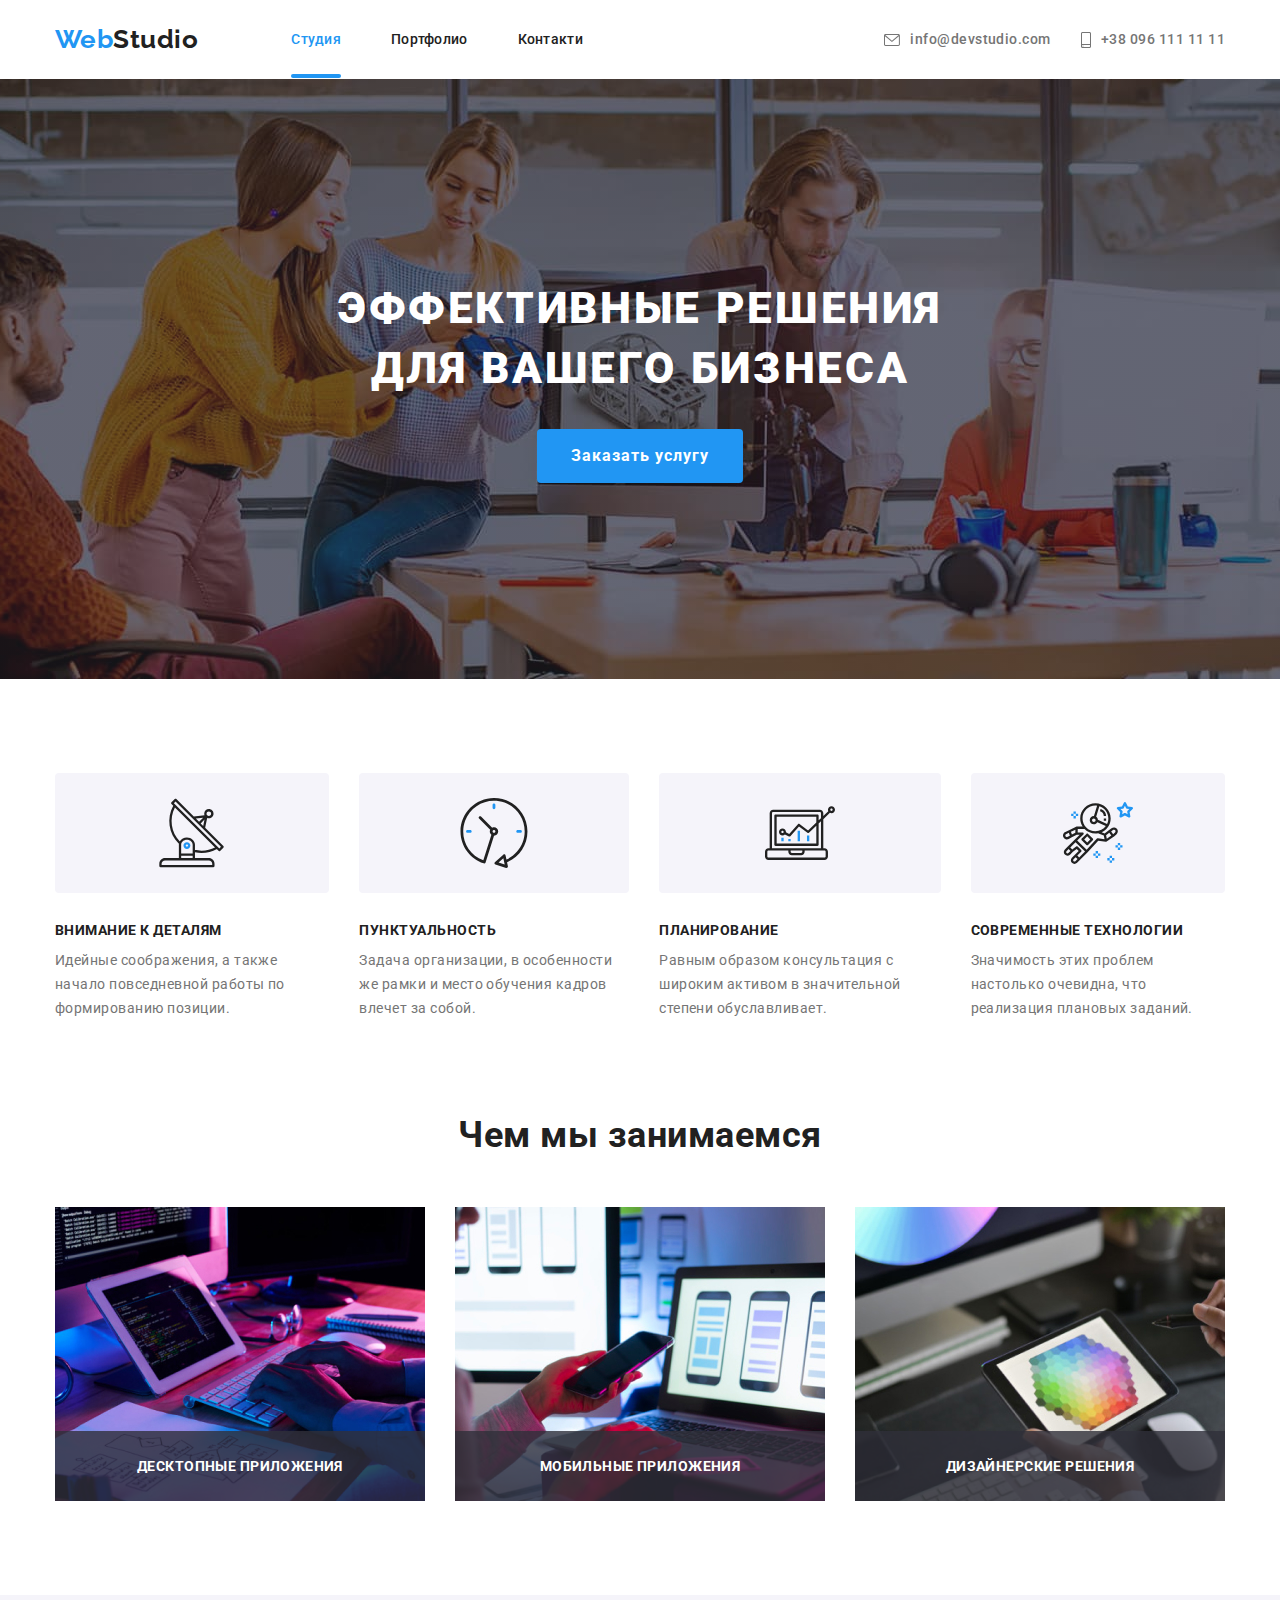
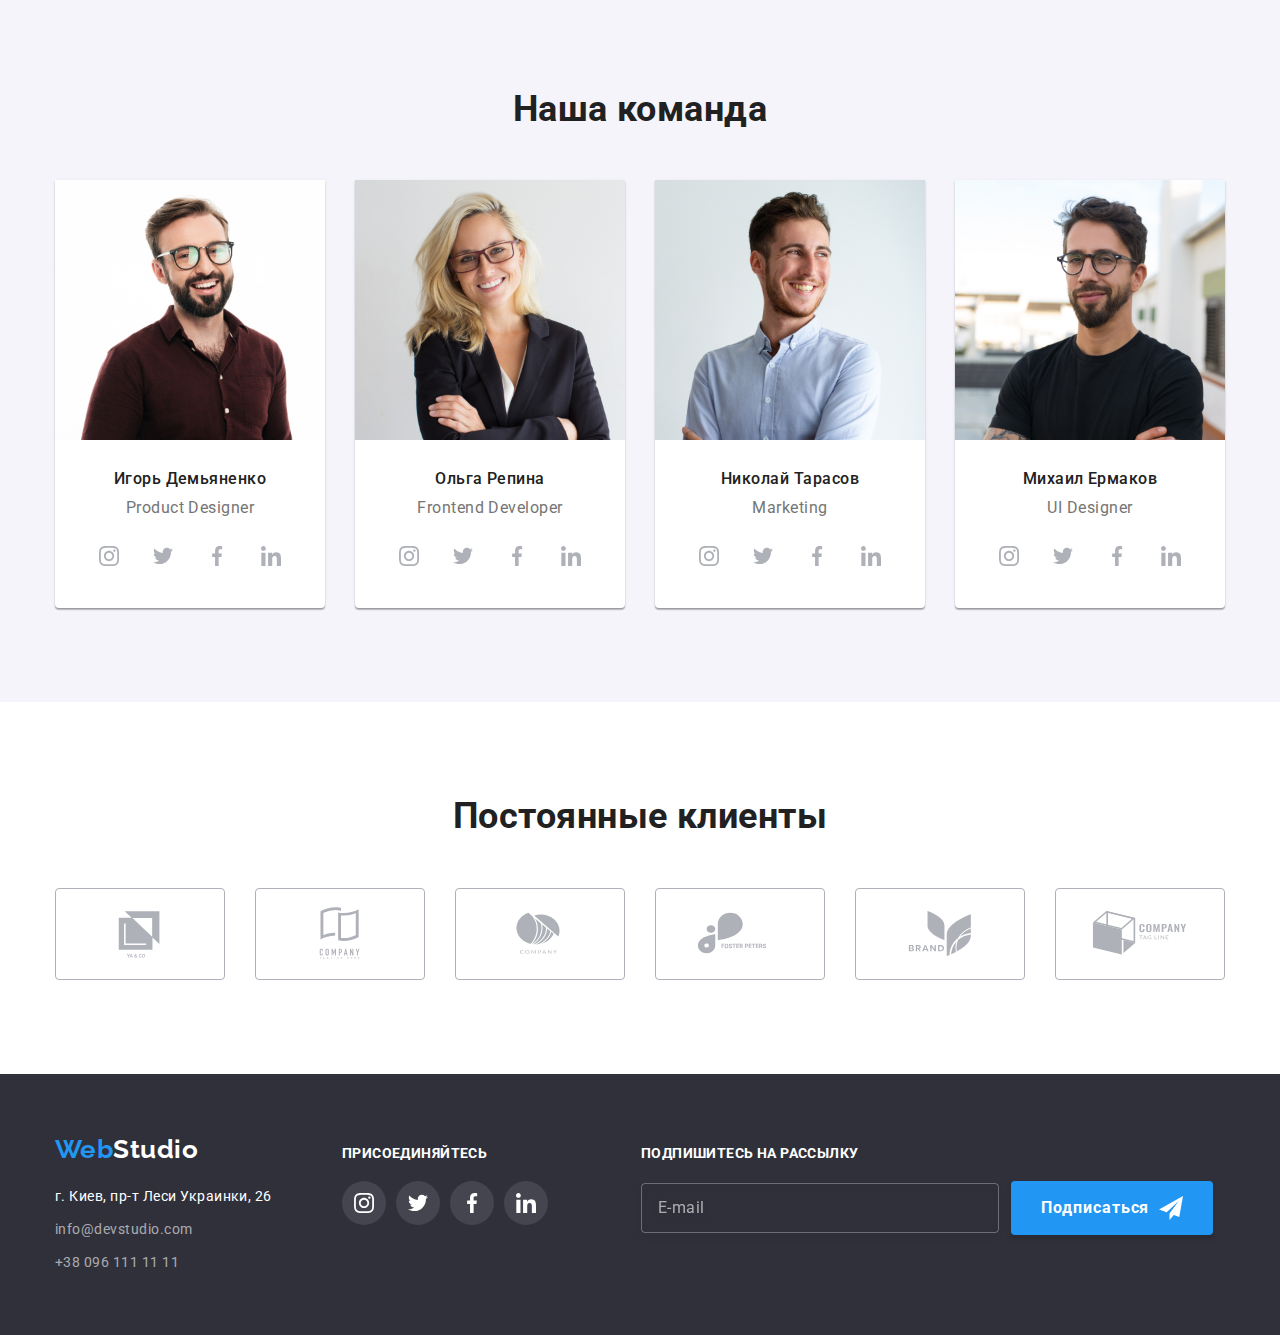
==== index.html @ 757198f8 "upd" ====
<!DOCTYPE html>
<html lang="ru">

<head>
    <meta charset="UTF-8">
    <meta http-equiv="X-UA-Compatible" content="IE=edge">
    <meta name="viewport" content="width=device-width, initial-scale=1.0">
    <title>WebStudio</title>
    <link
        href="https://fonts.googleapis.com/css2?family=Raleway:wght@700&family=Roboto:wght@400;500;700;900&display=swap"
        rel="stylesheet">
    <link rel="stylesheet"
        href="https://cdnjs.cloudflare.com/ajax/libs/modern-normalize/1.1.0/modern-normalize.min.css">
    <link rel="stylesheet" href="css/style.css" type="text/css">
</head>

<body>
    <header>
        <div class="container header-flex">
            <div class="logo-flex">
                <a href="./index.html" class="link logo"><span class="web">Web</span><span
                        class="studio">Studio</span></a>
            </div>
            <nav class="navmenu">
                <ul class="mkey list">
                    <li class="nkey">
                        <a href="./index.html" class="link current">Студия</a>
                    </li>
                    <li class="nkey">
                        <a href="./portfolio.html" class="link">Портфолио</a>
                    </li>
                    <li class="nkey">
                        <a href="#" class="link">Контакти</a>
                    </li>
                </ul>
            </nav>
            <ul class="contacts list">
                <li class="contacts-item">
                    <a href="mailto:info@devstudio.com" class="link contacts-link"><svg class="contacts-icon" width="16" height="12">
                        <use href="./image/sprite.svg#icon-mail"></use>
                    </svg>info@devstudio.com</a>
                </li>
                <li class="contacts-item">
                    <a href="tel:+380961111111" class="link contacts-link"><svg class="contacts-icon" width="10" height="16">
                        <use href="./image/sprite.svg#icon-smartphone"></use>
                    </svg>+38 096 111 11 11</a>
                </li>
            </ul>
        </div>
    </header>
    <main>
        <section class="hero">
            <div class="container hero-container">
                <h1 class="hero-title">Эффективные решения<br>для вашего бизнеса</h1>
                <button type="button" class="hero-button" data-modal-open>Заказать услугу</button>
            </div>
        </section>
        <section class="peculiarities section">
            <div class="container">
                <ul class="list peculiarities-flex">
                    <li class="detail antenna">
                        <div class="item">
                            <svg class="item-pic">
                                <use href="./image/sprite.svg#icon-pic-antenna"></use>
                            </svg>
                        </div>
                        <h3 class="pcaption">Внимание к деталям</h3>
                        <p>Идейные соображения, а также начало повседневной работы по формированию позиции.</p>
                    </li>
                    <li class="detail clock">
                        <div class="item">
                            <svg class="item-pic">
                                <use href="./image/sprite.svg#icon-pic-clock"></use>
                            </svg>
                        </div>
                        <h3 class="pcaption">Пунктуальность</h3>
                        <p>Задача организации, в особенности же рамки и место обучения кадров влечет за собой.</p>
                    </li>
                    <li class="detail diagram">
                        <div class="item">
                            <svg class="item-pic">
                                <use href="./image/sprite.svg#icon-pic-diagram"></use>
                            </svg>
                        </div>
                        <h3 class="pcaption">Планирование</h3>
                        <p>Равным образом консультация с широким активом в значительной степени обуславливает.</p>
                    </li>
                    <li class="detail astronaut">
                        <div class="item">
                            <svg class="item-pic">
                                <use href="./image/sprite.svg#icon-pic-astronaut"></use>
                            </svg>
                        </div>
                        <h3 class="pcaption">Современные технологии</h3>
                        <p>Значимость этих проблем настолько очевидна, что реализация плановых заданий.</p>
                    </li>
                </ul>
            </div>
        </section>
        <section class="ourwork section section-ourwork">
            <div class="container ourwork-container">
                <h2 class="hcaption">Чем мы занимаемся</h2>
                <ul class="list ourwork-flex">
                    <li class="ourwork-flex-item">
                        <img src="image/wpwkeybord.jpg" alt="Руки набирающие текст на клавиатуре" width="370">
                        <p class="ourwork-text">Десктопные приложения</p>
                    </li>
                    <li class="ourwork-flex-item">
                        <img src="image/wpwphone.jpg" alt="Человек держит в руках телефон" width="370">
                        <p class="ourwork-text">Мобильные приложения</p>
                    </li>
                    <li class="ourwork-flex-item">
                        <img src="image/wpwtable.jpg" alt="Человек смотрин на планшет возле компютера" width="370">
                        <p class="ourwork-text">Дизайнерские решения</p>
                    </li>
                </ul>
            </div>
        </section>
        <section class="ourteam section">
            <div class="container">
                <h2 class="hcaption">Наша команда</h2>
                <ul class="list ourteam-flex">
                    <li class="team ourteam-item">
                        <div class="ourteam-employee">
                            <img src="image/team_demianov.jpg" alt="Мужчина в коричневой рубашке с бородой" width="270"
                                height="260">
                            <div class="ourteam-text">
                                <h3 class="fsname">Игорь Демьяненко</h3>
                                <p class="post">Product Designer</p>
                                <div class="ourteam-container">
                                    <ul class="list ourteam-list">
                                        <li class="ourteam-social">
                                            <a href="#" class="social-team-link">
                                                <svg class="socilat-team-icon" width="20" height="20">
                                                    <use href="./image/sprite.svg#icon-logo-instagram"></use>
                                                </svg>
                                            </a>
                                        </li>
                                        <li class="ourteam-social">
                                            <a href="#" class="social-team-link">
                                                <svg class="socilat-team-icon" width="20" height="20">
                                                    <use href="./image/sprite.svg#icon-logo-twiter"></use>
                                                </svg>
                                            </a>
                                        </li>
                                        <li class="ourteam-social">
                                            <a href="#" class="social-team-link">
                                                <svg class="socilat-team-icon" width="20" height="20">
                                                    <use href="./image/sprite.svg#icon-logo-facebook"></use>
                                                </svg>
                                            </a>
                                        </li>
                                        <li class="ourteam-social">
                                            <a href="#" class="social-team-link">
                                                <svg class="socilat-team-icon" width="20" height="20">
                                                    <use href="./image/sprite.svg#icon-logo-linkedin"></use>
                                                </svg>
                                            </a>
                                        </li>
                                    </ul>
                                </div>
                            </div>
                        </div>
                    </li>
                    <li class="team ourteam-item">
                        <div class="ourteam-employee">
                            <img src="image/team_repina.jpg" alt="Женщина с светлыми волосами в чёрном пиджаке"
                                width="270" height="260">
                            <div class="ourteam-text">
                                <h3 class="fsname">Ольга Репина</h3>
                                <p class="post">Frontend Developer</p>
                                <div class="ourteam-container">
                                    <div class="ourteam-container">
                                    <ul class="list ourteam-list">
                                        <li class="ourteam-social">
                                            <a href="#" class="social-team-link">
                                                <svg class="socilat-team-icon" width="20" height="20">
                                                    <use href="./image/sprite.svg#icon-logo-instagram"></use>
                                                </svg>
                                            </a>
                                        </li>
                                        <li class="ourteam-social">
                                            <a href="#" class="social-team-link">
                                                <svg class="socilat-team-icon" width="20" height="20">
                                                    <use href="./image/sprite.svg#icon-logo-twiter"></use>
                                                </svg>
                                            </a>
                                        </li>
                                        <li class="ourteam-social">
                                            <a href="#" class="social-team-link">
                                                <svg class="socilat-team-icon" width="20" height="20">
                                                    <use href="./image/sprite.svg#icon-logo-facebook"></use>
                                                </svg>
                                            </a>
                                        </li>
                                        <li class="ourteam-social">
                                            <a href="#" class="social-team-link">
                                                <svg class="socilat-team-icon" width="20" height="20">
                                                    <use href="./image/sprite.svg#icon-logo-linkedin"></use>
                                                </svg>
                                            </a>
                                        </li>
                                    </ul>
                                </div>
                            </div>
                        </div>
                    </li>
                    <li class="team ourteam-item">
                        <div class="ourteam-employee">
                            <img src="image/team_tarasov.jpg" alt="Мужчина в голубой рубашке улыбается" width="270"
                                height="260">
                            <div class="ourteam-text">
                                <h3 class="fsname">Николай Тарасов</h3>
                                <p class="post">Marketing</p>
                                <div class="ourteam-container">
                                    <ul class="list ourteam-list">
                                        <li class="ourteam-social">
                                            <a href="#" class="social-team-link">
                                                <svg class="socilat-team-icon" width="20" height="20">
                                                    <use href="./image/sprite.svg#icon-logo-instagram"></use>
                                                </svg>
                                            </a>
                                        </li>
                                        <li class="ourteam-social">
                                            <a href="#" class="social-team-link">
                                                <svg class="socilat-team-icon" width="20" height="20">
                                                    <use href="./image/sprite.svg#icon-logo-twiter"></use>
                                                </svg>
                                            </a>
                                        </li>
                                        <li class="ourteam-social">
                                            <a href="#" class="social-team-link">
                                                <svg class="socilat-team-icon" width="20" height="20">
                                                    <use href="./image/sprite.svg#icon-logo-facebook"></use>
                                                </svg>
                                            </a>
                                        </li>
                                        <li class="ourteam-social">
                                            <a href="#" class="social-team-link">
                                                <svg class="socilat-team-icon" width="20" height="20">
                                                    <use href="./image/sprite.svg#icon-logo-linkedin"></use>
                                                </svg>
                                            </a>
                                        </li>
                                    </ul>
                                </div>
                            </div>
                        </div>
                    </li>
                    <li class="team ourteam-item">
                        <div class="ourteam-employee">
                            <img src="image/team_ermakov.jpg" alt="Мужчина в чёрном джемпере с бородой и в очках"
                                width="270" height="260">
                            <div class="ourteam-text">
                                <h3 class="fsname">Михаил Ермаков</h3>
                                <p class="post">UI Designer</p>
                                <div class="ourteam-container">
                                    <ul class="list ourteam-list">
                                        <li class="ourteam-social">
                                            <a href="#" class="social-team-link">
                                                <svg class="socilat-team-icon" width="20" height="20">
                                                    <use href="./image/sprite.svg#icon-logo-instagram"></use>
                                                </svg>
                                            </a>
                                        </li>
                                        <li class="ourteam-social">
                                            <a href="#" class="social-team-link">
                                                <svg class="socilat-team-icon" width="20" height="20">
                                                    <use href="./image/sprite.svg#icon-logo-twiter"></use>
                                                </svg>
                                            </a>
                                        </li>
                                        <li class="ourteam-social">
                                            <a href="#" class="social-team-link">
                                                <svg class="socilat-team-icon" width="20" height="20">
                                                    <use href="./image/sprite.svg#icon-logo-facebook"></use>
                                                </svg>
                                            </a>
                                        </li>
                                        <li class="ourteam-social">
                                            <a href="#" class="social-team-link">
                                                <svg class="socilat-team-icon" width="20" height="20">
                                                    <use href="./image/sprite.svg#icon-logo-linkedin"></use>
                                                </svg>
                                            </a>
                                        </li>
                                    </ul>
                                </div>
                            </div>
                        </div>
                    </li>
                </ul>
            </div>
        </section>
        <section class="section">
            <div class="container client">
                <h2 class="hcaption">Постоянные клиенты</h2>
                <ul class="list our-client">
                    <li class="our-client-item">
                        <a href="./index.html" class="our-client-link client-decor">
                        <svg class="icon-decor" width="106" height="60">
                            <use href="./image/sprite.svg#icon-logo-first-company"></use>
                        </svg>
                        </a>
                    </li>
                    <li class="our-client-item">
                        <a href="#" class="our-client-link client-decor">
                            <svg class="icon-decor" width="106" height="60">
                                <use href="./image/sprite.svg#icon-logo-second-company"></use>
                            </svg>
                        </a>
                    </li>
                    <li class="our-client-item">
                        <a href="#" class="our-client-link client-decor">
                            <svg class="icon-decor" width="106" height="60">
                                <use href="./image/sprite.svg#icon-logo-third-company"></use>
                            </svg>
                        </a>
                    </li>
                    <li class="our-client-item">
                        <a href="#" class="our-client-link client-decor">
                            <svg class="icon-decor" width="106" height="60">
                                <use href="./image/sprite.svg#icon-logo-fourth-company"></use>
                            </svg>
                        </a>
                    </li>
                    <li class="our-client-item">
                        <a href="#" class="our-client-link client-decor">
                            <svg class="icon-decor" width="106" height="60">
                                <use href="./image/sprite.svg#icon-logo-fifth-company"></use>
                            </svg>
                        </a>
                    </li>
                    <li class="our-client-item">
                        <a href="#" class="our-client-link client-decor">
                            <svg class="icon-decor" width="106" height="60">
                                <use href="./image/sprite.svg#icon-logo-sixth-company"></use>
                            </svg>
                        </a>
                    </li>
                </ul>
            </div>
        </section>
    </main>
    <footer class="basement footer-container">
        <div class="container line-footer">
            <div class="container-contact">
                <div class="footer-logo">
                    <a href="/index.html" class="link logo"><span class="web">Web</span><span
                            class="studio fwhite">Studio</span></a>
                </div>
                <address>
                    <ul class="list">
                        <li class="adress office">
                            <a href="#" class="link">г. Киев, пр-т Леси Украинки, 26</a>
                        </li>
                        <li class="adress">
                            <a href="mailto:info@devstudio.com" class="link">info@devstudio.com</a>
                        </li>
                        <li class="adress adress-phone">
                            <a href="tel:+380961111111" class="link">+38 096 111 11 11</a>
                        </li>
                    </ul>
                </address>
            </div>
            <div class="footer-social">
                <h3 class="footer-title">присоединяйтесь</h3>
                <ul class="footer-social-list list">
                    <li class="footer-social-item">
                        <a href="#" class="footer-social-link">
                            <svg class="" width="20" height="20">
                                <use href="./image/sprite.svg#icon-logo-instagram"></use>
                            </svg>
                        </a>
                    </li>
                    <li class="footer-social-item">
                        <a href="#" class="footer-social-link">
                            <svg class="" width="20" height="20">
                                <use href="./image/sprite.svg#icon-logo-twiter"></use>
                            </svg>
                        </a>
                    </li>
                    <li class="footer-social-item">
                        <a href="#" class="footer-social-link">
                            <svg class="" width="20" height="20">
                                <use href="./image/sprite.svg#icon-logo-facebook"></use>
                            </svg>
                        </a>
                    </li>
                    <li class="footer-social-item">
                        <a href="#" class="footer-social-link">
                            <svg class="" width="20" height="20">
                                <use href="./image/sprite.svg#icon-logo-linkedin"></use>
                            </svg>
                        </a>
                    </li>
                </ul>
            </div>
            <div class="footer-mail-container">
                <h3 class="footer-title">Подпишитесь на рассылку</h3>
                <div class="footer-mail-button">
                    <label class="footer-msg" for="mail"></label>
                    <input type="email" class="footer-mail" name="mail" id="mail" placeholder="E-mail">
                    <button type="submit" class="footer-btn">Подписаться
                        <svg class="footer-btn-icon" width="24" height="24">
                            <use href="./image/sprite.svg#icon-send"></use>
                        </svg>
                    </button>
                </div>
            </div>
        </div>
    </footer>
    <div class="backdrop is-hidden" data-modal>
        <div class="modal">
            <button class="modal-close" data-modal-close>
                <svg class="modal-close-icon" width="18" height="18">
                    <use href="./image/sprite.svg#icon-close-button"></use>
                </svg>
            </button>
            <p class="modal-title">Оставьте свои данные, мы вам перезвоним</p>
           <form class="modal-form">
            <div class="modal-field">
                <label class="modal-label" for="name">Имя</label>
                <div class="modal-wrapper">
                    <input type="text" class="modal-input" name="name" id="name">
                    <svg class="modal-icon" width="18" height="18">
                        <use href="./image/sprite.svg#icon-person-black"></use>
                    </svg>
                </div>
            </div>
            <div class="modal-field">
                <label class="modal-label" for="tel">Телефон</label>
                <div class="modal-wrapper">
                    <input type="tel" class="modal-input" name="tel" id="tel">
                    <svg class="modal-icon" width="18" height="18">
                        <use href="./image/sprite.svg#icon-phone-black"></use>
                    </svg>
                </div>
            </div>
            <div class="modal-field">
                <label class="modal-label" for="email">Почта</label>
                <div class="modal-wrapper">
                    <input type="email" class="modal-input" name="email" id="email">
                    <svg class="modal-icon" width="18" height="18">
                        <use href="./image/sprite.svg#icon-email-black"></use>
                    </svg>
                </div>
            </div>
            <div class="modal-field modal-checkbox">
                <label class="modal-label" for="comment">Комментарий</label>
                <textarea name="comment" id="comment" placeholder="Введите текст" class="modal-area-text"></textarea>
            </div>
            <div class="modal-field">
                <input type="checkbox" class="policy visually-hidden" name="policy" id="policy">
                <label for="policy" class="modal-check-text">
                    <span class="modal-span">
                        <svg class="check-icon" width="15" height="16">
                            <use href="./image/sprite.svg#icon-check-icon"></use>
                        </svg>
                    </span>Соглашаюсь с рассылкой и принимаю &nbsp; <a href="#"> Условия договора</a>
                </label>
            </div>
            <button type="submit" class="send-modal">Отправить</button>
           </form>           
        </div>
    </div>
    <script src="./js/modal.js"></script>
</body>

</html>
---- css/style.css ----
:root {
  --primary-text-color: #212121;
  --secondary-text-color: #757575;
  --accent-color: #2196f3;
  --primary-white-color: #ffffff;
  --footer-adress-color: rgba(255, 255, 255, 0.6);
}

body {
  color: var(--primary-text-color);
  background: #ffffff;
  font-family: "Roboto", sans-serif;
  letter-spacing: 0.03em;
}

h1,
h2,
h3,
h4,
h5,
h6,
p {
  margin: 0;
}
ul {
  margin: 0;
  padding: 0;
}

img {
  display: block;
}

.list {
  list-style-type: none;
}

.link {
  text-decoration: none;
}

.container {
  width: 1200px;
  margin: 0 auto;
  padding: 0 15px;
}

.section {
  padding-top: 94px;
  padding-bottom: 94px;
}

.section-ourwork {
  padding-top: 0;
}

/* Header and Logo */

.header-border {
  border-bottom: 1px solid #ececec;
}

.logo-flex {
  display: inline-block;
  margin-right: 93px;
}

.logo > span {
  font-family: "Raleway", sans-serif;
  font-size: 26px;
  font-weight: 700;
  line-height: 1.2;
}

.web {
  color: var(--accent-color);
}

.studio {
  color: var(--primary-text-color);
}

.fwhite {
  color: var(--primary-white-color);
}

/* Navbar */

.header-flex {
  display: flex;
  padding-top: 24px;
  padding-bottom: 24px;
  justify-content: space-between;
  align-items: center;
}

.nkey {
  margin-right: 50px;
}

.nkey:last-child {
  margin-right: 0;
}

.nkey > a {
  color: var(--primary-text-color);
  font-size: 14px;
  font-weight: 500;
  line-height: 1.14;
  letter-spacing: 0.02em;
  transition-property: color;
  transition-duration: 250ms;
  transition-timing-function: cubic-bezier(0.4, 0, 0.2, 1);
}

.nkey > a:hover,
.nkey > a:focus {
  color: var(--accent-color);
}

.contacts {
  display: flex;
  margin-left: auto;
}

.contacts-link {
  display: flex;
  align-items: center;
  justify-content: center;
  fill: var(--secondary-text-color);
  transition-property: fill;
  transition-duration: 2250ms;
  transition-timing-function: cubic-bezier(0.4, 0, 0.2, 1);
}

.contacts-link:hover,
.contacts-link:focus {
  fill: var(--accent-color);
}

.contacts-icon {
  margin-right: 10px;
}

.contacts-item {
  margin-right: 30px;
}

.contacts-item:last-child {
  margin-right: 0;
}

.contacts a {
  color: var(--secondary-text-color);
  font-size: 14px;
  font-weight: 500;
  line-height: 1.14;
  transition-property: color;
  transition-duration: 250ms;
  transition-timing-function: cubic-bezier(0.4, 0, 0.2, 1);
}

.contacts a:hover,
.contacts a:focus {
  color: var(--accent-color);
}

.mkey {
  display: flex;
}

.current::after {
  content: "";
  position: absolute;
  bottom: -31px;
  left: 0;
  width: 100%;
  height: 4px;
  background-color: #2196f3;
  border-radius: 2px;
}

.nkey .current {
  color: var(--accent-color);
  position: relative;
}

.nkey::before {
  position: absolute;
}

/* Hero-sect */
.hero {
  margin-right: auto;
  margin-left: auto;
  max-width: 1600px;
  height: 600px;
  background-color: #212121;
  background-image: linear-gradient(
      to right,
      rgba(47, 48, 58, 0.4),
      rgba(47, 48, 58, 0.4)
    ),
    url(../image/bgphoto.jpg);
  background-repeat: no-repeat;
  background-position: center;
  background-size: cover;
}

.hero-title {
  color: var(--primary-white-color);
  font-size: 44px;
  font-weight: 900;
  line-height: 1.36;
  letter-spacing: 0.06em;
  text-transform: uppercase;
  text-align: center;
  margin-bottom: 30px;
}

.hero-button {
  background-color: var(--accent-color);
  color: var(--primary-white-color);
  font-family: inherit;
  font-size: 16px;
  font-weight: 700;
  line-height: 1.87;
  letter-spacing: 0.06em;
  cursor: pointer;
  padding: 10px 32px;
  text-align: center;
  margin: 0 auto;
  border-color: transparent;
  border-radius: 4px;
  display: block;
}

.hero-container {
  padding: 200px 0;
}

/* Peculiarities-sect */

.peculiarities-flex {
  display: flex;
}

.detail {
  margin-right: 30px;
  display: flex;
  flex-direction: column;
}

.detail:last-child {
  margin-right: 0;
}

.item {
  background: #f5f4fa;
  border-radius: 4px;
  height: 120px;
  margin-bottom: 30px;
  display: flex;
  justify-content: center;
  align-items: center;
}

.item-pic {
  width: 70px;
  height: 70px;
}

.pcaption {
  color: var(--primary-text-color);
  font-size: 14px;
  line-height: 1.14;
  text-transform: uppercase;
  margin-bottom: 10px;
}

.detail > p {
  color: var(--secondary-text-color);
  font-size: 14px;
  line-height: 1.71;
}

/* Ourwork-sect */

.hcaption {
  color: var(--primary-text-color);
  font-size: 36px;
  line-height: 1.16;
  margin-bottom: 50px;
  text-align: center;
}

.ourwork-flex {
  display: flex;
}

.ourwork-flex-item {
  display: flex;
  text-align: center;
  align-items: center;
  justify-content: center;
  margin-right: 30px;
  position: relative;
}

.ourwork-flex-item:last-child {
  margin-right: 0;
}

.ourwork-flex-item > img {
  display: block;
}

.ourwork-text {
  padding: 27px 0;
  position: absolute;
  width: 100%;
  min-height: 70px;
  bottom: 0;
  background-color: rgba(47, 48, 58, 0.8);
  font-weight: bold;
  font-size: 14px;
  line-height: calc(16 / 14);
  text-align: center;
  letter-spacing: 0.03em;
  text-transform: uppercase;
  color: var(--primary-white-color);
  cursor: default;
}

/* Ourteam-sect */
.ourteam {
  background: #f5f4fa;
}

.ourteam-flex {
  display: flex;
}

.ourteam-item {
  margin-right: 30px;
}

.ourteam-item:last-child {
  margin-right: 0;
}

.ourteam-text {
  padding: 30px 0;
}

.ourteam-employee {
  background-color: var(--primary-white-color);
  box-shadow: 0px 1px 3px rgba(0, 0, 0, 0.12), 0px 1px 1px rgba(0, 0, 0, 0.14),
    0px 2px 1px rgba(0, 0, 0, 0.2);
  border-radius: 0px 0px 4px 4px;
}

.fsname {
  color: var(--primary-text-color);
  font-size: 16px;
  font-weight: 500;
  line-height: 1.18;
  text-align: center;
  margin-bottom: 10px;
}

.post {
  color: var(--secondary-text-color);
  line-height: 1.18;
  text-align: center;
  margin-bottom: 16px;
}

.ourteam-list {
  display: flex;
  align-items: center;
  justify-content: center;
}

.ourteam-social {
  margin-right: 10px;
}

.ourteam-social:last-child {
  margin-right: 0;
}

.social-team-link {
  width: 44px;
  height: 44px;
  border-radius: 50%;
  display: flex;
  align-items: center;
  justify-content: center;
  fill: #afb1b8;
  transition-property: background-color, fill;
  transition-duration: 250ms;
  transition-timing-function: cubic-bezier(0.4, 0, 0.2, 1);
}

.social-team-link:hover,
.social-team-link:focus {
  background-color: var(--accent-color);
  fill: var(--primary-white-color);
}

/* ---------OUR CLIENT--------- */

.our-client {
  display: flex;
  justify-content: space-between;
  align-items: center;
}

.our-client-item {
  width: 170px;
  height: 92px;
  display: flex;
  justify-content: center;
  align-items: center;
  border: 1px solid #afb1b8;
  box-sizing: border-box;
  border-radius: 4px;
  transition-property: border;
  transition-duration: 250ms;
  transition-timing-function: cubic-bezier(0.4, 0, 0.2, 1);
}

.our-client-link {
  display: flex;
  justify-content: center;
  align-items: center;
  width: 170px;
  height: 92px;
}

.our-client-item:hover {
  border-color: var(--accent-color);
}

.client-decor {
  fill: #afb1b8;
  transition-property: fill;
  transition-duration: 250ms;
  transition-timing-function: cubic-bezier(0.4, 0, 0.2, 1);
}

.client-decor:hover,
.client-decor:focus {
  fill: var(--accent-color);
}

/* Footer */
.basement {
  background-color: #2f303a;
  display: flex;
}

.line-footer {
  display: flex;
  align-items: baseline;
}

.footer-container {
  padding-top: 60px;
  padding-bottom: 60px;
}

.container-contact {
  margin-right: 70px;
}

.footer-logo {
  margin-bottom: 20px;
}

.adress {
  margin-bottom: 9px;
}

.adress-phone {
  margin-bottom: 0;
}

.adress a {
  color: var(--footer-adress-color);
  font-size: 14px;
  font-style: normal;
  line-height: 1.71;
  transition-property: color;
  transition-duration: 250ms;
  transition-timing-function: cubic-bezier(0.4, 0, 0.2, 1);
}

.adress a:hover,
.adress a:focus {
  color: var(--accent-color);
}

.adress.office > a {
  color: var(--primary-white-color);
  transition-property: color;
  transition-duration: 250ms;
  transition-timing-function: cubic-bezier(0.4, 0, 0.2, 1);
}

.adress.office > a:hover,
.adress.office > a:focus {
  color: var(--accent-color);
}

.footer-social {
  display: flex;
  flex-direction: column;
}

.footer-social-list {
  display: flex;
}

.footer-title {
  font-weight: 700;
  font-size: 14px;
  line-height: calc(16 / 14);
  letter-spacing: 0.03em;
  text-transform: uppercase;
  margin-bottom: 20px;
  color: var(--primary-white-color);
}

.basement > .container {
  display: flex;
}

.footer-social-link {
  width: 44px;
  height: 44px;
  border-radius: 50%;
  display: flex;
  align-items: center;
  justify-content: center;
  fill: var(--primary-white-color);
  background-color: rgba(255, 255, 255, 0.1);
  transition-property: background-color;
  transition-duration: 250ms;
  transition-timing-function: cubic-bezier(0.4, 0, 0.2, 1);
}

.footer-social-item {
  margin-right: 10px;
}

.footer-social-item:last-child {
  margin-right: 0;
}

.footer-social-link:hover,
.footer-social-link:focus {
  background-color: var(--accent-color);
}

/* Portfolio */

/* buttons */

.main-container {
  padding: 94px 0;
}

.visually-hidden {
  position: absolute;
  white-space: nowrap;
  width: 1px;
  height: 1px;
  overflow: hidden;
  border: 0;
  padding: 0;
  clip: rect(0 0 0 0);
  clip-path: inset(50%);
  margin: -1px;
}

.container-mainbox {
  display: flex;
  justify-content: center;
  margin-bottom: 50px;
}

.fkey {
  margin-right: 8px;
}

.fkey:last-child {
  margin-right: 0;
}

.fkey > button {
  color: var(--primary-text-color);
  background-color: #f5f4fa;
  font-family: inherit;
  font-size: 16px;
  font-weight: 500;
  line-height: 1.6;
  cursor: pointer;
  border-radius: 4px;
  padding: 6px 22px;
  border-color: transparent;
  transition-property: color, background-color;
  transition-duration: 250ms;
  transition-timing-function: cubic-bezier(0.4, 0, 0.2, 1);
}

.fkey > button:hover,
.fkey > button:focus {
  color: var(--primary-white-color);
  background-color: var(--accent-color);
  box-shadow: 0px 3px 1px rgba(0, 0, 0, 0.1), 0px 1px 2px rgba(0, 0, 0, 0.08),
    0px 2px 2px rgba(0, 0, 0, 0.12);
}

/* card */

.allworks-decor {
  position: relative;
  overflow: hidden;
}

.allworks-decor-text {
  position: absolute;
  top: 0;
  left: 0;
  padding: 63px 24px;
  font-style: normal;
  font-weight: 400;
  font-size: 18px;
  line-height: calc(28 / 18);
  letter-spacing: 0.03em;
  color: var(--primary-white-color);
  height: 100%;
  width: 100%;
  background-color: rgba(33, 150, 243, 0.9);
  transform: translateY(100%);
  transition: 250ms;
  overflow: auto;
}

.card {
  transition-property: box-shadow;
  transition-duration: 250ms;
  transition-timing-function: cubic-bezier(0.4, 0, 0.2, 1);
}

.card:hover .allworks-decor-text {
  transform: translateY(0);
}

.card:focus .allworks-decor-text {
  transform: translateY(0);
}

.allworks {
  display: flex;
  flex-wrap: wrap;
}

.allworks-item {
  margin-right: 30px;
  margin-bottom: 30px;
}

.allworks-item:nth-child(3n + 3) {
  margin-right: 0;
}

.allworks-item:nth-child(n + 7) {
  margin-bottom: 0;
}

.card > img {
  display: block;
}

.card-item:hover,
.card-item:focus {
  box-shadow: 0px 1px 1px rgba(0, 0, 0, 0.12), 0px 4px 4px rgba(0, 0, 0, 0.06),
    1px 4px 6px rgba(0, 0, 0, 0.16);
}

.allworks-text {
  border: 1px solid #eeeeee;
  padding: 20px 24px;
}

.allworks-text > h2 {
  color: var(--primary-text-color);
  font-size: 18px;
  line-height: 2;
  letter-spacing: 0.06em;
  margin-bottom: 4px;
}

.allworks-text > p {
  color: var(--secondary-text-color);
  line-height: 1.87;
}

/* -----MODAL----- */

.backdrop {
  position: fixed;
  top: 0;
  left: 0;
  width: 100vw;
  height: 100vh;
  background-color: rgba(0, 0, 0, 0.2);
}

.backdrop.is-hidden {
  visibility: hidden;
  opacity: 0;
  pointer-events: none;
}

.modal {
  position: absolute;
  top: 50%;
  left: 50%;
  transform: translate(-50%, -50%);
  min-width: 528px;
  min-height: 581px;
  background-color: var(--primary-white-color);
  box-shadow: 0px 1px 3px rgba(0, 0, 0, 0.12), 0px 1px 1px rgba(0, 0, 0, 0.14),
    0px 2px 1px rgba(0, 0, 0, 0.2);
  border-radius: 4px;
  padding: 40px;
}

.modal-close {
  position: absolute;
  top: 8px;
  right: 8px;
  background-color: #ffffff;
  border-color: transparent;
  border-radius: 50%;
  width: 30px;
  height: 30px;
  display: flex;
  justify-content: center;
  align-items: center;
  cursor: pointer;
  transition-property: fill;
  transition-duration: 250ms;
  transition-timing-function: cubic-bezier(0.4, 0, 0.2, 1);
}

.modal-close:hover,
.modal-close:focus {
  fill: #2196f3;
}

.modal > .modal-close {
  border-color: rgba(0, 0, 0, 0.1);
  border-style: solid;
  border-width: 1px;
}

.modal-title {
  font-weight: 700;
  font-size: 20px;
  line-height: calc(23 / 20);
  text-align: center;
  letter-spacing: 0.03em;
  color: var(--primary-text-color);
  margin-bottom: 12px;
}

.modal-label {
  font-weight: 400;
  font-size: 12px;
  line-height: calc(14 / 12);
  letter-spacing: 0.01em;
  color: #757575;
}

.modal-wrapper {
  position: relative;
  margin-top: 4px;
}

.modal-input {
  width: 100%;
  height: 40px;
  padding-left: 42px;
  padding-right: 10px;
  border: 1px solid rgba(33, 33, 33, 0.2);
  border-radius: 4px;
  margin-bottom: 10px;
  display: flex;
  justify-content: center;
  align-items: center;
  transition-property: border-color;
  transition-duration: 250ms;
  transition-timing-function: cubic-bezier(0.4, 0, 0.2, 1);
}

.modal-input:hover,
.modal-input:focus {
  border-color: var(--accent-color);
}

.modal-input:hover + .modal-icon {
  fill: var(--accent-color);
}

.modal-input:focus + .modal-icon {
  fill: var(--accent-color);
}

.modal-icon {
  display: block;
  position: absolute;
  margin-left: 14px;
  top: 50%;
  transform: translateY(-50%);
}

.modal-area-text {
  height: 96px;
  width: 100%;
  margin-top: 4px;
  padding: 12px 16px;
  border: 1px solid rgba(33, 33, 33, 0.2);
  border-radius: 4px;
  resize: none;
  outline: none;
  transition-property: border-color;
  transition-duration: 250ms;
  transition-timing-function: cubic-bezier(0.4, 0, 0.2, 1);
}

.modal-area-text:hover,
.modal-area-text:focus {
  border-color: #2196f3;
}

.modal-area-text::placeholder {
  font-weight: 400;
  font-size: 14px;
  line-height: calc(16 / 14);
  letter-spacing: 0.01em;
  color: rgba(117, 117, 117, 0.5);
}

.modal-span {
  width: 15px;
  height: 16px;
  border: 1px solid var(--primary-text-color);
  border-radius: 2px;
  margin-right: 5px;
  display: flex;
  align-items: center;
  justify-content: center;
  margin-right: 8px;
}

.modal-checkbox {
  margin-bottom: 20px;
}

.modal-check-text {
  display: flex;
  justify-content: center;
  align-items: center;
  font-weight: 400;
  font-size: 14px;
  line-height: calc(24 / 14);
  letter-spacing: 0.03em;
  color: #757575;
}

.modal-check-text > a {
  color: var(--accent-color);
  text-decoration-skip-ink: none;
}

.check-icon {
  fill: transparent;
}

.policy:checked + .modal-check-text span {
  background-color: var(--accent-color);
  border: none;
}

.policy:checked + .modal-check-text .chek-icon {
  fill: #ffffff;
}

.send-modal {
  font-weight: 700;
  font-size: 16px;
  line-height: calc(30 / 16);
  display: flex;
  align-items: center;
  text-align: center;
  letter-spacing: 0.06em;
  color: var(--primary-white-color);
  background-color: var(--accent-color);
  margin: 0 auto;
  border-radius: 4px;
  border-color: transparent;
  padding: 10px 55px;
  margin-top: 30px;
  cursor: pointer;
  box-shadow: 0px 4px 4px rgba(0, 0, 0, 0.15);
}

.footer-mail-button {
  display: flex;
  justify-content: center;
  align-items: center;
}

.footer-mail-container {
  margin-left: 93px;
}

.footer-mail {
  width: 358px;
  height: 50px;
  padding: 15px 16px;
  background-color: inherit;
  border: 1px solid rgba(255, 255, 255, 0.3);
  box-sizing: border-box;
  filter: drop-shadow(0px 4px 4px rgba(0, 0, 0, 0.15));
  border-radius: 4px;
  margin-right: 12px;
  font-weight: 400;
  font-size: 16px;
  line-height: calc(20 / 16);
  display: flex;
  align-items: center;
  letter-spacing: 0.03em;
  color: var(--primary-white-color);
}

.footer-mail::placeholder {
  color: rgba(255, 255, 255, 0.6);
}

.footer-btn {
  padding: 10px 28px;
  display: flex;
  justify-content: center;
  align-items: center;
  background-color: var(--accent-color);
  color: var(--primary-white-color);
  border-color: transparent;
  box-shadow: 0px 4px 4px rgba(0, 0, 0, 0.15);
  border-radius: 4px;
  font-weight: 700;
  font-size: 16px;
  line-height: calc(30 / 16);
  display: flex;
  align-items: center;
  text-align: center;
  letter-spacing: 0.06em;
  cursor: pointer;
}

.footer-btn-icon {
  margin-left: 10px;
}
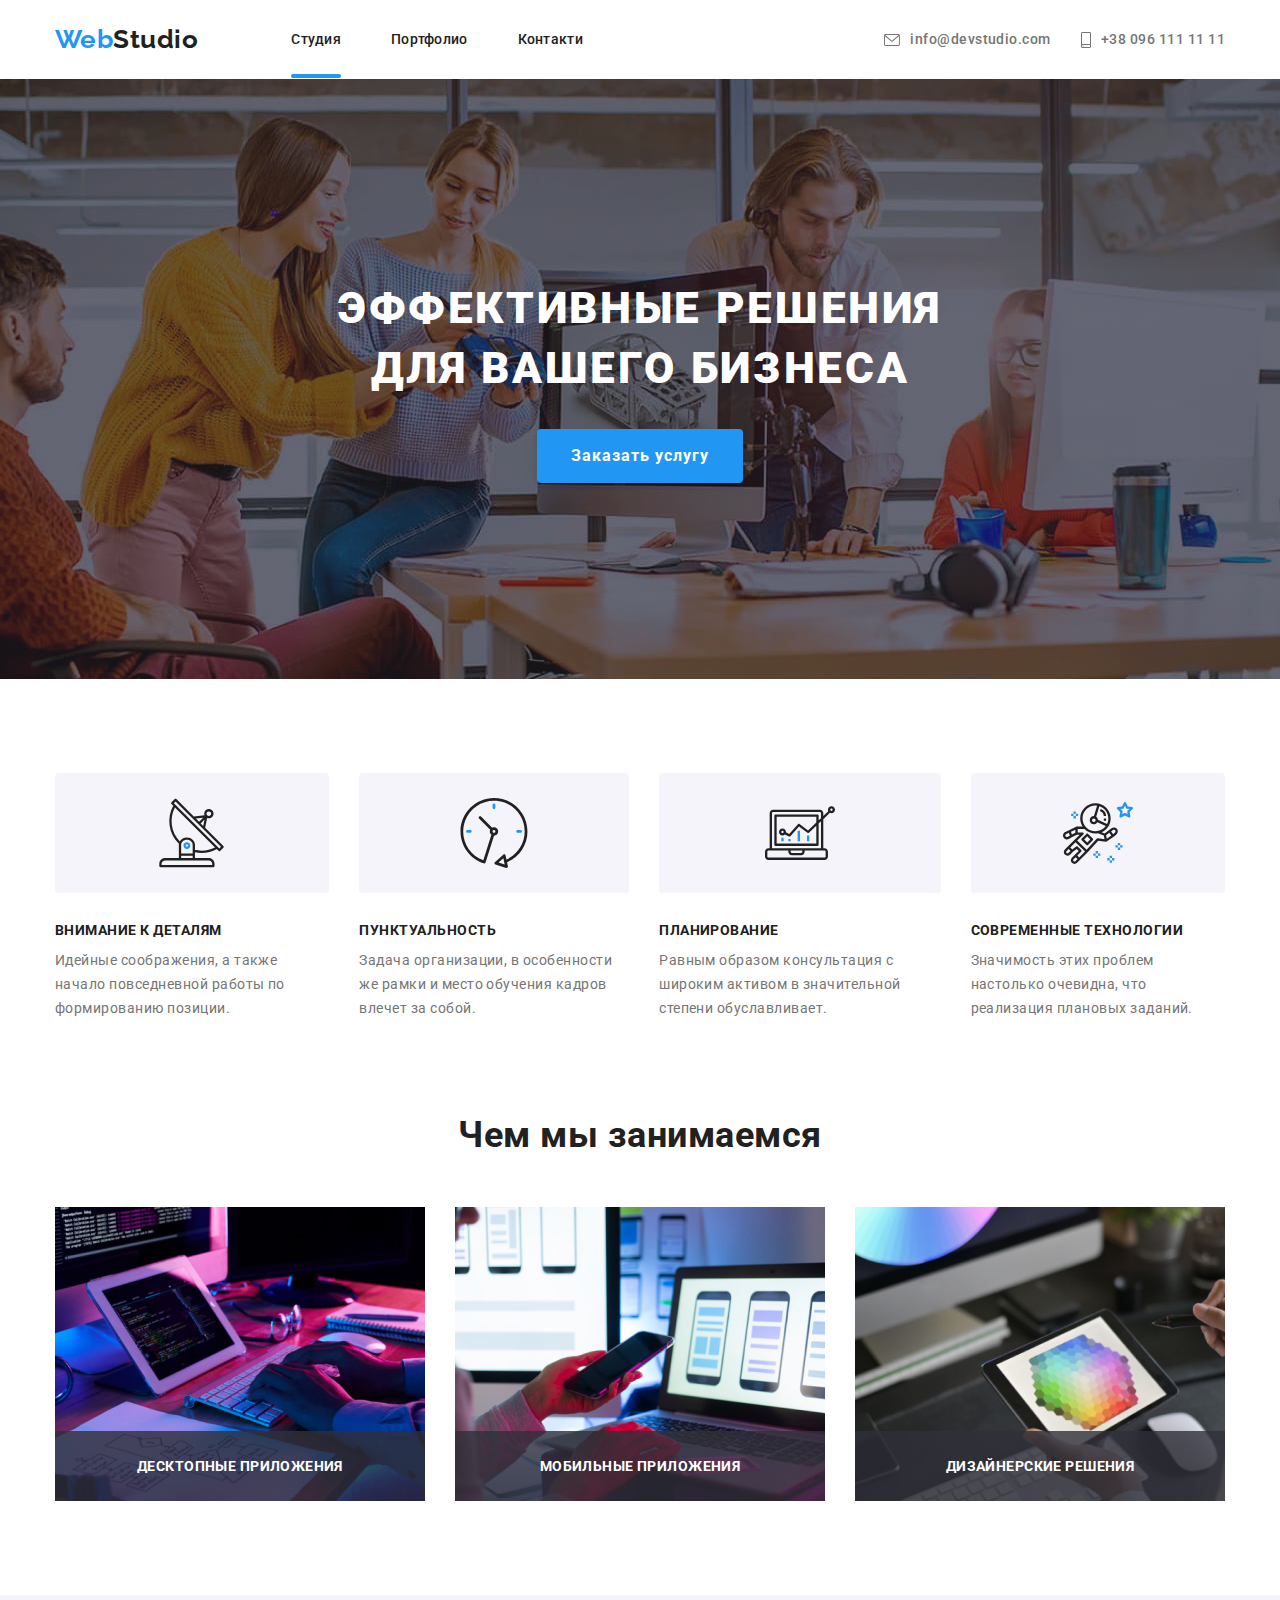
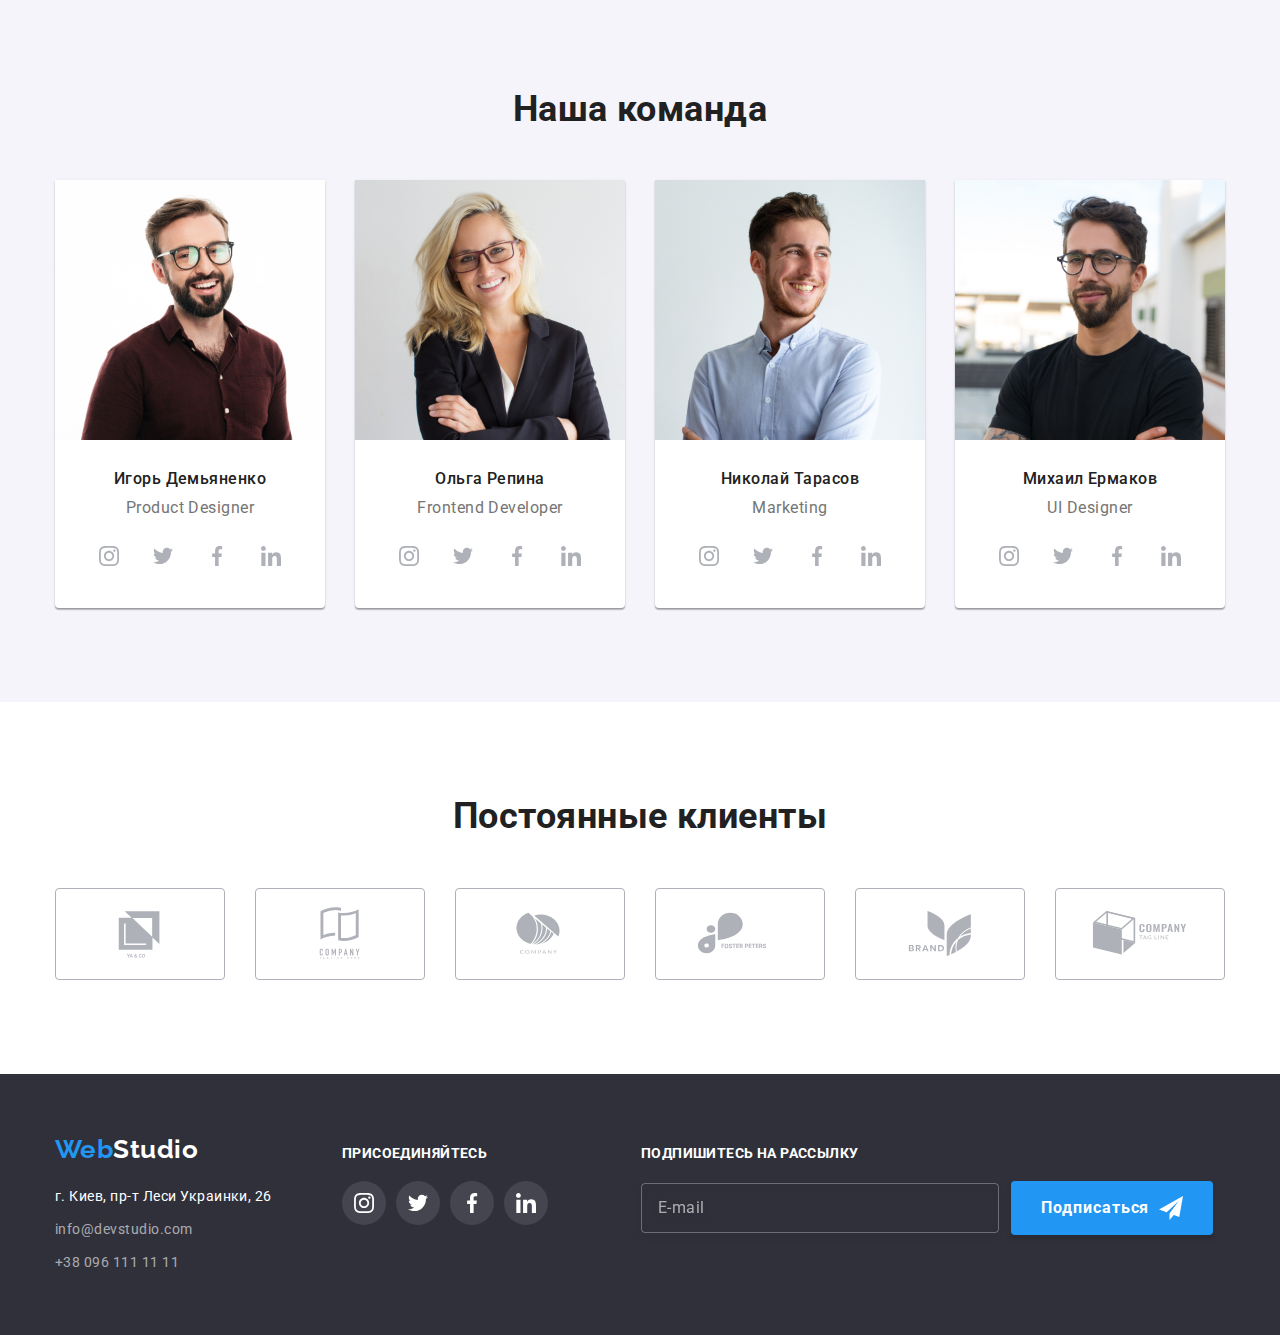
==== commit f3882172: "Try SASS" ====
--- a/index.html
+++ b/index.html
@@ -11,7 +11,7 @@
         rel="stylesheet">
     <link rel="stylesheet"
         href="https://cdnjs.cloudflare.com/ajax/libs/modern-normalize/1.1.0/modern-normalize.min.css">
-    <link rel="stylesheet" href="css/style.css" type="text/css">
+        <link rel="stylesheet" href="./css/main.css">
 </head>
 
 <body>
@@ -24,13 +24,13 @@
             <nav class="navmenu">
                 <ul class="mkey list">
                     <li class="nkey">
-                        <a href="./index.html" class="link current">Студия</a>
+                        <a href="./index.html" class="link header-link current">Студия</a>
                     </li>
                     <li class="nkey">
-                        <a href="./portfolio.html" class="link">Портфолио</a>
+                        <a href="./portfolio.html" class="link header-link">Портфолио</a>
                     </li>
                     <li class="nkey">
-                        <a href="#" class="link">Контакти</a>
+                        <a href="#" class="link header-link">Контакти</a>
                     </li>
                 </ul>
             </nav>
@@ -52,42 +52,42 @@
         <section class="hero">
             <div class="container hero-container">
                 <h1 class="hero-title">Эффективные решения<br>для вашего бизнеса</h1>
-                <button type="button" class="hero-button" data-modal-open>Заказать услугу</button>
+                <button type="button" class="button hero-btn" data-modal-open>Заказать услугу</button>
             </div>
         </section>
         <section class="peculiarities section">
             <div class="container">
                 <ul class="list peculiarities-flex">
-                    <li class="detail antenna">
+                    <li class="detail">
                         <div class="item">
-                            <svg class="item-pic">
+                            <svg class="item-pic" width="70" height="70">
                                 <use href="./image/sprite.svg#icon-pic-antenna"></use>
                             </svg>
                         </div>
                         <h3 class="pcaption">Внимание к деталям</h3>
                         <p>Идейные соображения, а также начало повседневной работы по формированию позиции.</p>
                     </li>
-                    <li class="detail clock">
+                    <li class="detail">
                         <div class="item">
-                            <svg class="item-pic">
+                            <svg class="item-pic" width="70" height="70">
                                 <use href="./image/sprite.svg#icon-pic-clock"></use>
                             </svg>
                         </div>
                         <h3 class="pcaption">Пунктуальность</h3>
                         <p>Задача организации, в особенности же рамки и место обучения кадров влечет за собой.</p>
                     </li>
-                    <li class="detail diagram">
+                    <li class="detail">
                         <div class="item">
-                            <svg class="item-pic">
+                            <svg class="item-pic" width="70" height="70">
                                 <use href="./image/sprite.svg#icon-pic-diagram"></use>
                             </svg>
                         </div>
                         <h3 class="pcaption">Планирование</h3>
                         <p>Равным образом консультация с широким активом в значительной степени обуславливает.</p>
                     </li>
-                    <li class="detail astronaut">
+                    <li class="detail">
                         <div class="item">
-                            <svg class="item-pic">
+                            <svg class="item-pic" width="70" height="70">
                                 <use href="./image/sprite.svg#icon-pic-astronaut"></use>
                             </svg>
                         </div>
@@ -351,14 +351,14 @@
                 </div>
                 <address>
                     <ul class="list">
-                        <li class="adress office">
-                            <a href="#" class="link">г. Киев, пр-т Леси Украинки, 26</a>
+                        <li class="adress">
+                            <a href="#" class="link adress">г. Киев, пр-т Леси Украинки, 26</a>
                         </li>
                         <li class="adress">
-                            <a href="mailto:info@devstudio.com" class="link">info@devstudio.com</a>
+                            <a href="mailto:info@devstudio.com" class="link adress adress-cont">info@devstudio.com</a>
                         </li>
-                        <li class="adress adress-phone">
-                            <a href="tel:+380961111111" class="link">+38 096 111 11 11</a>
+                        <li class="adress">
+                            <a href="tel:+380961111111" class="link adress adress-cont">+38 096 111 11 11</a>
                         </li>
                     </ul>
                 </address>
@@ -401,7 +401,7 @@
                 <div class="footer-mail-button">
                     <label class="footer-msg" for="mail"></label>
                     <input type="email" class="footer-mail" name="mail" id="mail" placeholder="E-mail">
-                    <button type="submit" class="footer-btn">Подписаться
+                    <button type="submit" class="button footer-btn">Подписаться
                         <svg class="footer-btn-icon" width="24" height="24">
                             <use href="./image/sprite.svg#icon-send"></use>
                         </svg>
@@ -460,7 +460,7 @@
                     </span>Соглашаюсь с рассылкой и принимаю &nbsp; <a href="#"> Условия договора</a>
                 </label>
             </div>
-            <button type="submit" class="send-modal">Отправить</button>
+            <button type="submit" class="button modal-btn">Отправить</button>
            </form>           
         </div>
     </div>
--- a/css/main.css
+++ b/css/main.css
@@ -0,0 +1,847 @@
+@charset "UTF-8";
+:root {
+  --primary-text-color: #212121;
+  --secondary-text-color: #757575;
+  --accent-color: #2196f3;
+  --primary-white-color: #ffffff;
+  --footer-adress-color: rgba(255, 255, 255, 0.6);
+}
+
+body {
+  color: var(--primary-text-color);
+  font-family: "Roboto", sans-serif;
+  letter-spacing: 0.03em;
+}
+
+h1,
+h2,
+h3,
+h4,
+h5,
+h6,
+p {
+  margin: 0;
+}
+
+ul {
+  margin: 0;
+  padding: 0;
+}
+
+img {
+  display: block;
+}
+
+.list {
+  list-style-type: none;
+}
+
+.link {
+  text-decoration: none;
+}
+
+.container {
+  width: 1200px;
+  margin: 0 auto;
+  padding: 0 15px;
+}
+
+.section {
+  padding-top: 94px;
+  padding-bottom: 94px;
+}
+
+.visually-hidden {
+  position: absolute;
+  white-space: nowrap;
+  width: 1px;
+  height: 1px;
+  overflow: hidden;
+  border: 0;
+  padding: 0;
+  clip: rect(0 0 0 0);
+  clip-path: inset(50%);
+  margin: -1px;
+}
+
+.hcaption {
+  color: var(--primary-text-color);
+  font-size: 36px;
+  line-height: 1.16;
+  margin-bottom: 50px;
+  text-align: center;
+}
+
+.hero-btn {
+  margin: 0 auto;
+  padding: 10px 32px;
+}
+
+.footer-btn {
+  margin: 0 auto;
+  padding: 10px 28px;
+}
+
+.modal-btn {
+  margin: 0 auto;
+  margin-top: 30px;
+  padding: 10px 55px;
+}
+
+.button {
+  font-family: inherit;
+  line-height: calc(30 / 16);
+  font-weight: 700;
+  font-size: 16px;
+  background-color: var(--accent-color);
+  color: var(--primary-white-color);
+  letter-spacing: 0.06em;
+  display: flex;
+  align-items: center;
+  text-align: center;
+  border-color: transparent;
+  border-radius: 4px;
+  box-shadow: 0px 4px 4px rgba(0, 0, 0, 0.15);
+  cursor: pointer;
+}
+
+.backdrop {
+  position: fixed;
+  top: 0;
+  left: 0;
+  width: 100vw;
+  height: 100vh;
+  background-color: rgba(0, 0, 0, 0.2);
+}
+
+.backdrop.is-hidden {
+  visibility: hidden;
+  opacity: 0;
+  pointer-events: none;
+}
+
+.modal {
+  position: absolute;
+  top: 50%;
+  left: 50%;
+  transform: translate(-50%, -50%);
+  min-width: 528px;
+  min-height: 581px;
+  background-color: var(--primary-white-color);
+  box-shadow: 0px 1px 3px rgba(0, 0, 0, 0.12), 0px 1px 1px rgba(0, 0, 0, 0.14), 0px 2px 1px rgba(0, 0, 0, 0.2);
+  border-radius: 4px;
+  padding: 40px;
+}
+
+.modal-close {
+  position: absolute;
+  top: 8px;
+  right: 8px;
+  background-color: #ffffff;
+  border-color: transparent;
+  border-radius: 50%;
+  width: 30px;
+  height: 30px;
+  display: flex;
+  justify-content: center;
+  align-items: center;
+  transition: fill 250ms cubic-bezier(0.4, 0, 0.2, 1);
+  border: 1px solid rgba(0, 0, 0, 0.1);
+  cursor: pointer;
+}
+
+.modal-close:hover, .modal-close:focus {
+  fill: #2196f3;
+}
+
+.modal-title {
+  font-weight: 700;
+  font-size: 20px;
+  line-height: calc(23 / 20);
+  text-align: center;
+  letter-spacing: 0.03em;
+  color: var(--primary-text-color);
+  margin-bottom: 12px;
+}
+
+.modal-label {
+  font-weight: 400;
+  font-size: 12px;
+  line-height: calc(14 / 12);
+  letter-spacing: 0.01em;
+  color: #757575;
+}
+
+.modal-wrapper {
+  position: relative;
+  margin-top: 4px;
+}
+
+.modal-input {
+  width: 100%;
+  height: 40px;
+  padding-left: 42px;
+  padding-right: 10px;
+  border: 1px solid rgba(33, 33, 33, 0.2);
+  border-radius: 4px;
+  margin-bottom: 10px;
+  display: flex;
+  justify-content: center;
+  align-items: center;
+  transition: border-color 250ms cubic-bezier(0.4, 0, 0.2, 1);
+}
+
+.modal-input:hover, .modal-input:focus {
+  border-color: var(--accent-color);
+}
+
+.modal-input:hover + .modal-icon {
+  fill: var(--accent-color);
+}
+
+.modal-input:focus + .modal-icon {
+  fill: var(--accent-color);
+}
+
+.modal-icon {
+  display: block;
+  position: absolute;
+  margin-left: 14px;
+  top: 50%;
+  transform: translateY(-50%);
+}
+
+.modal-area-text {
+  height: 96px;
+  width: 100%;
+  margin-top: 4px;
+  padding: 12px 16px;
+  border: 1px solid rgba(33, 33, 33, 0.2);
+  border-radius: 4px;
+  resize: none;
+  outline: none;
+  transition: border-color 250ms cubic-bezier(0.4, 0, 0.2, 1);
+  font-weight: 400;
+  font-size: 14px;
+  line-height: calc(16 / 14);
+  letter-spacing: 0.01em;
+}
+
+.modal-area-text:hover, .modal-area-text:focus {
+  border-color: #2196f3;
+}
+
+.modal-area-text::placeholder {
+  color: rgba(117, 117, 117, 0.5);
+}
+
+.modal-span {
+  width: 15px;
+  height: 16px;
+  border: 1px solid var(--primary-text-color);
+  border-radius: 2px;
+  margin-right: 5px;
+  display: flex;
+  align-items: center;
+  justify-content: center;
+  margin-right: 8px;
+}
+
+.modal-checkbox {
+  margin-bottom: 20px;
+}
+
+.modal-check-text {
+  display: flex;
+  justify-content: center;
+  align-items: center;
+  font-weight: 400;
+  font-size: 14px;
+  line-height: calc(24 / 14);
+  letter-spacing: 0.03em;
+  color: #757575;
+}
+
+.modal-check-text a {
+  color: var(--accent-color);
+  text-decoration-skip-ink: none;
+}
+
+/* ?  - не знал как сделать */
+.policy:checked + .modal-check-text span {
+  background-color: var(--accent-color);
+  border: none;
+}
+
+.policy:checked + .modal-check-text .chek-icon {
+  fill: #ffffff;
+}
+
+.header-border {
+  border-bottom: 1px solid #ececec;
+}
+
+.header-flex {
+  display: flex;
+  justify-content: space-between;
+  align-items: center;
+  padding-top: 24px;
+  padding-bottom: 24px;
+}
+
+.logo-flex {
+  display: inline-block;
+  margin-right: 93px;
+}
+
+.logo > span {
+  font-family: "Raleway", sans-serif;
+  font-size: 26px;
+  font-weight: 700;
+  line-height: 1.2;
+}
+
+.web {
+  color: var(--accent-color);
+}
+
+.studio {
+  color: var(--primary-text-color);
+}
+
+.fwhite {
+  color: var(--primary-white-color);
+}
+
+.nkey {
+  margin-right: 50px;
+}
+
+.nkey:last-child {
+  margin-right: 0;
+}
+
+.header-link {
+  color: var(--primary-text-color);
+  font-size: 14px;
+  font-weight: 500;
+  line-height: 1.14;
+  letter-spacing: 0.02em;
+  transform: color 250ms cubic-bezier(0.4, 0, 0.2, 1);
+}
+
+.header-link:hover, .header-link:focus {
+  color: var(--accent-color);
+}
+
+.contacts {
+  display: flex;
+  margin-left: auto;
+}
+
+.contacts-link {
+  display: flex;
+  align-items: center;
+  justify-content: center;
+  fill: var(--secondary-text-color);
+  color: var(--secondary-text-color);
+  font-size: 14px;
+  font-weight: 500;
+  line-height: 1.14;
+  transform: fill 250ms cubic-bezier(0.4, 0, 0.2, 1);
+  transform: color 250ms cubic-bezier(0.4, 0, 0.2, 1);
+}
+
+.contacts-link:hover, .contacts-link:focus {
+  color: var(--accent-color);
+  fill: var(--accent-color);
+}
+
+.contacts-icon {
+  margin-right: 10px;
+}
+
+.contacts-item {
+  margin-right: 30px;
+}
+
+.contacts-item:last-child {
+  margin-right: 0;
+}
+
+.mkey {
+  display: flex;
+}
+
+.current {
+  position: relative;
+}
+
+.current::after {
+  content: "";
+  position: absolute;
+  bottom: -31px;
+  left: 0;
+  width: 100%;
+  height: 4px;
+  background-color: #2196f3;
+  border-radius: 2px;
+}
+
+.hero-container {
+  padding: 200px 0;
+}
+
+.hero {
+  margin-right: auto;
+  margin-left: auto;
+  max-width: 1600px;
+  height: 600px;
+  background-color: #212121;
+  background-image: linear-gradient(to right, rgba(47, 48, 58, 0.4), rgba(47, 48, 58, 0.4)), url(../image/bgphoto.jpg);
+  background-repeat: no-repeat;
+  background-position: center;
+  background-size: cover;
+}
+
+.hero-title {
+  color: var(--primary-white-color);
+  font-size: 44px;
+  font-weight: 900;
+  line-height: 1.36;
+  letter-spacing: 0.06em;
+  text-transform: uppercase;
+  text-align: center;
+  margin-bottom: 30px;
+}
+
+.peculiarities-flex {
+  display: flex;
+}
+
+.detail {
+  margin-right: 30px;
+  display: flex;
+  flex-direction: column;
+}
+
+.detail:last-child {
+  margin-right: 0;
+}
+
+.detail p {
+  color: var(--secondary-text-color);
+  font-size: 14px;
+  line-height: 1.71;
+}
+
+.item {
+  background: #f5f4fa;
+  border-radius: 4px;
+  height: 120px;
+  margin-bottom: 30px;
+  display: flex;
+  justify-content: center;
+  align-items: center;
+}
+
+.pcaption {
+  color: var(--primary-text-color);
+  font-size: 14px;
+  line-height: 1.14;
+  text-transform: uppercase;
+  margin-bottom: 10px;
+}
+
+.section-ourwork {
+  padding-top: 0;
+}
+
+.ourwork-flex {
+  display: flex;
+}
+
+.ourwork-flex-item {
+  display: flex;
+  text-align: center;
+  align-items: center;
+  justify-content: center;
+  margin-right: 30px;
+  position: relative;
+}
+
+.ourwork-flex-item:last-child {
+  margin-right: 0;
+}
+
+.ourwork-text {
+  padding: 27px 0;
+  position: absolute;
+  width: 100%;
+  min-height: 70px;
+  bottom: 0;
+  background-color: rgba(47, 48, 58, 0.8);
+  font-weight: bold;
+  font-size: 14px;
+  line-height: calc(16 / 14);
+  text-align: center;
+  letter-spacing: 0.03em;
+  text-transform: uppercase;
+  color: var(--primary-white-color);
+  cursor: default;
+}
+
+.ourteam {
+  background: #f5f4fa;
+}
+
+.ourteam-flex {
+  display: flex;
+}
+
+.ourteam-item {
+  margin-right: 30px;
+}
+
+.ourteam-item:last-child {
+  margin-right: 0;
+}
+
+.ourteam-text {
+  padding: 30px 0;
+}
+
+.ourteam-employee {
+  background-color: var(--primary-white-color);
+  box-shadow: 0px 1px 3px rgba(0, 0, 0, 0.12), 0px 1px 1px rgba(0, 0, 0, 0.14), 0px 2px 1px rgba(0, 0, 0, 0.2);
+  border-radius: 0px 0px 4px 4px;
+}
+
+.fsname {
+  color: var(--primary-text-color);
+  font-size: 16px;
+  font-weight: 500;
+  line-height: 1.18;
+  text-align: center;
+  margin-bottom: 10px;
+}
+
+.post {
+  color: var(--secondary-text-color);
+  line-height: 1.18;
+  text-align: center;
+  margin-bottom: 16px;
+}
+
+.ourteam-list {
+  display: flex;
+  align-items: center;
+  justify-content: center;
+}
+
+.ourteam-social {
+  margin-right: 10px;
+}
+
+.ourteam-social:last-child {
+  margin-right: 0;
+}
+
+.social-team-link {
+  width: 44px;
+  height: 44px;
+  border-radius: 50%;
+  display: flex;
+  align-items: center;
+  justify-content: center;
+  fill: #afb1b8;
+  transform: background-color 250ms cubic-bezier(0.4, 0, 0.2, 1);
+  transform: fill 250ms cubic-bezier(0.4, 0, 0.2, 1);
+}
+
+.social-team-link:hover, .social-team-link:focus {
+  background-color: var(--accent-color);
+  fill: var(--primary-white-color);
+}
+
+.our-client {
+  display: flex;
+  justify-content: space-between;
+  align-items: center;
+}
+
+.our-client-item {
+  width: 170px;
+  height: 92px;
+  display: flex;
+  justify-content: center;
+  align-items: center;
+  border: 1px solid #afb1b8;
+  box-sizing: border-box;
+  border-radius: 4px;
+  transform: border 250ms cubic-bezier(0.4, 0, 0.2, 1);
+}
+
+.our-client-item:hover {
+  border-color: var(--accent-color);
+}
+
+.our-client-link {
+  display: flex;
+  justify-content: center;
+  align-items: center;
+  width: 170px;
+  height: 92px;
+}
+
+.client-decor {
+  fill: #afb1b8;
+  transform: fill 250ms cubic-bezier(0.4, 0, 0.2, 1);
+}
+
+.client-decor:hover, .client-decor:focus {
+  fill: var(--accent-color);
+}
+
+.basement {
+  background-color: #2f303a;
+  display: flex;
+}
+
+.line-footer {
+  display: flex;
+  align-items: baseline;
+}
+
+.footer-container {
+  padding-top: 60px;
+  padding-bottom: 60px;
+}
+
+.container-contact {
+  margin-right: 70px;
+}
+
+.footer-logo {
+  margin-bottom: 20px;
+}
+
+.adress {
+  margin-bottom: 9px;
+}
+
+.adress:last-child {
+  margin-bottom: 0;
+}
+
+.adress {
+  color: var(--primary-white-color);
+  font-size: 14px;
+  font-style: normal;
+  line-height: 1.71;
+  transform: color 250ms cubic-bezier(0.4, 0, 0.2, 1);
+}
+
+.adress:hover, .adress:focus {
+  color: var(--accent-color);
+}
+
+.adress-cont {
+  color: var(--footer-adress-color);
+}
+
+.footer-social {
+  display: flex;
+  flex-direction: column;
+}
+
+.footer-social-list {
+  display: flex;
+}
+
+.footer-title {
+  font-weight: 700;
+  font-size: 14px;
+  line-height: calc(16 / 14);
+  letter-spacing: 0.03em;
+  text-transform: uppercase;
+  margin-bottom: 20px;
+  color: var(--primary-white-color);
+}
+
+.basement > .container {
+  display: flex;
+}
+
+.footer-social-link {
+  width: 44px;
+  height: 44px;
+  border-radius: 50%;
+  display: flex;
+  align-items: center;
+  justify-content: center;
+  fill: var(--primary-white-color);
+  background-color: rgba(255, 255, 255, 0.1);
+  transform: background-color 250ms cubic-bezier(0.4, 0, 0.2, 1);
+}
+
+.footer-social-link:hover, .footer-social-link:focus {
+  background-color: var(--accent-color);
+}
+
+.footer-social-item {
+  margin-right: 10px;
+}
+
+.footer-social-item:last-child {
+  margin-right: 0;
+}
+
+.footer-mail-button {
+  display: flex;
+  justify-content: center;
+  align-items: center;
+}
+
+.footer-mail-container {
+  margin-left: 93px;
+}
+
+.footer-mail {
+  width: 358px;
+  height: 50px;
+  padding: 15px 16px;
+  background-color: inherit;
+  border: 1px solid rgba(255, 255, 255, 0.3);
+  box-sizing: border-box;
+  filter: drop-shadow(0px 4px 4px rgba(0, 0, 0, 0.15));
+  border-radius: 4px;
+  margin-right: 12px;
+  font-weight: 400;
+  font-size: 16px;
+  line-height: calc(20 / 16);
+  display: flex;
+  align-items: center;
+  letter-spacing: 0.03em;
+  color: var(--primary-white-color);
+}
+
+.footer-mail::placeholder {
+  color: rgba(255, 255, 255, 0.6);
+}
+
+.footer-btn-icon {
+  margin-left: 10px;
+}
+
+.main-container {
+  padding: 94px 0;
+}
+
+.container-mainbox {
+  display: flex;
+  justify-content: center;
+  margin-bottom: 50px;
+}
+
+.fkey {
+  margin-right: 8px;
+}
+
+.fkey:last-child {
+  margin-right: 0;
+}
+
+.portfolio-button {
+  color: var(--primary-text-color);
+  background-color: #f5f4fa;
+  font-family: inherit;
+  font-size: 16px;
+  font-weight: 500;
+  line-height: 1.6;
+  border-radius: 4px;
+  padding: 6px 22px;
+  border-color: transparent;
+  transform: color 250ms cubic-bezier(0.4, 0, 0.2, 1);
+  transform: background-color 250ms cubic-bezier(0.4, 0, 0.2, 1);
+  cursor: pointer;
+}
+
+.portfolio-button:hover, .portfolio-button:focus {
+  color: var(--primary-white-color);
+  background-color: var(--accent-color);
+  box-shadow: 0px 3px 1px rgba(0, 0, 0, 0.1), 0px 1px 2px rgba(0, 0, 0, 0.08), 0px 2px 2px rgba(0, 0, 0, 0.12);
+}
+
+.allworks-decor {
+  position: relative;
+  overflow: hidden;
+}
+
+.allworks-decor-text {
+  position: absolute;
+  top: 0;
+  left: 0;
+  padding: 63px 24px;
+  font-style: normal;
+  font-weight: 400;
+  font-size: 18px;
+  line-height: calc(28 / 18);
+  letter-spacing: 0.03em;
+  color: var(--primary-white-color);
+  height: 100%;
+  width: 100%;
+  background-color: rgba(33, 150, 243, 0.9);
+  transform: translateY(100%);
+  transition: 250ms;
+  overflow: auto;
+}
+
+.card:hover .allworks-decor-text {
+  transform: translateY(0);
+}
+
+.card:focus .allworks-decor-text {
+  transform: translateY(0);
+}
+
+.allworks {
+  display: flex;
+  flex-wrap: wrap;
+}
+
+.allworks-item {
+  margin-right: 30px;
+  margin-bottom: 30px;
+}
+
+.allworks-item:hover, .allworks-item:focus {
+  box-shadow: 0px 1px 1px rgba(0, 0, 0, 0.12), 0px 4px 4px rgba(0, 0, 0, 0.06), 1px 4px 6px rgba(0, 0, 0, 0.16);
+}
+
+.allworks-item:nth-child(3n + 3) {
+  margin-right: 0;
+}
+
+.allworks-item:nth-child(n + 7) {
+  margin-bottom: 0;
+}
+
+.allworks-text {
+  border: 1px solid #eeeeee;
+  padding: 20px 24px;
+}
+
+.allworks-text > h2 {
+  color: var(--primary-text-color);
+  font-size: 18px;
+  line-height: 2;
+  letter-spacing: 0.06em;
+  margin-bottom: 4px;
+}
+
+.allworks-text > p {
+  color: var(--secondary-text-color);
+  line-height: 1.87;
+}
+/*# sourceMappingURL=main.css.map */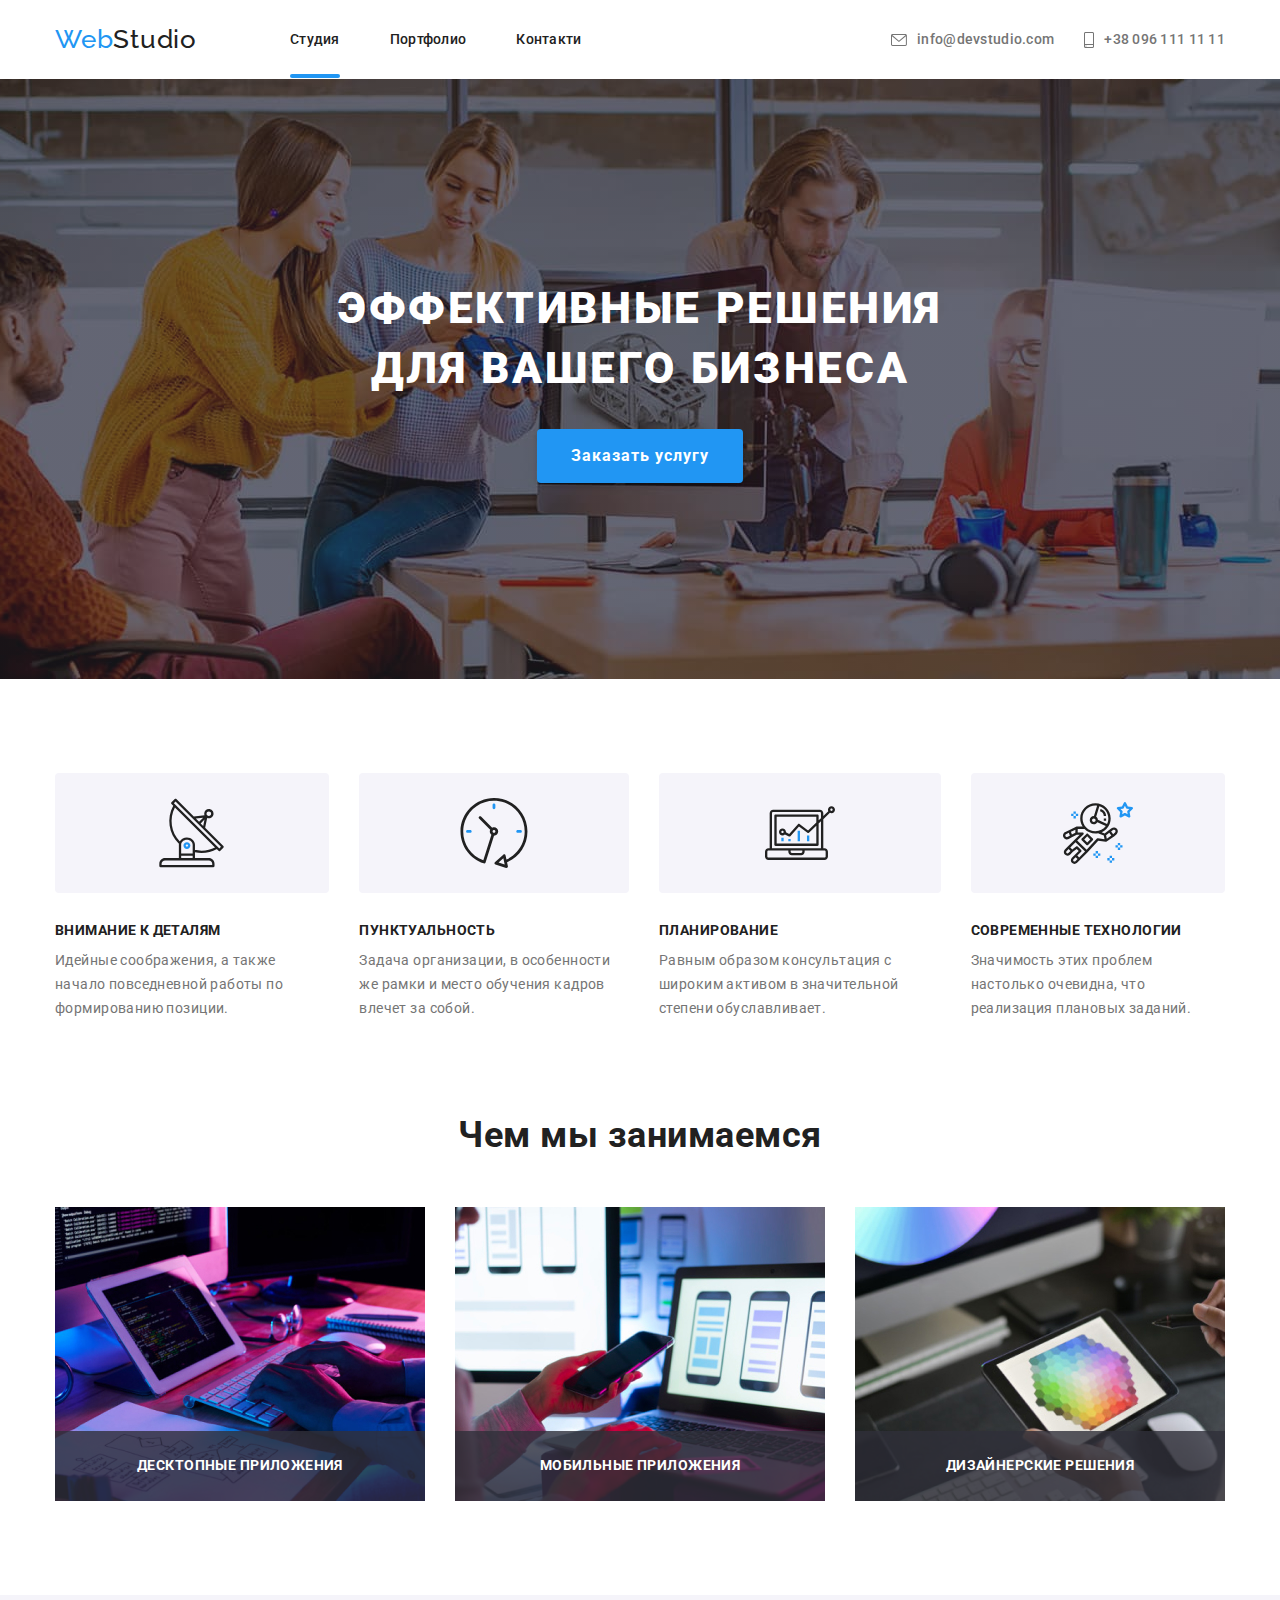
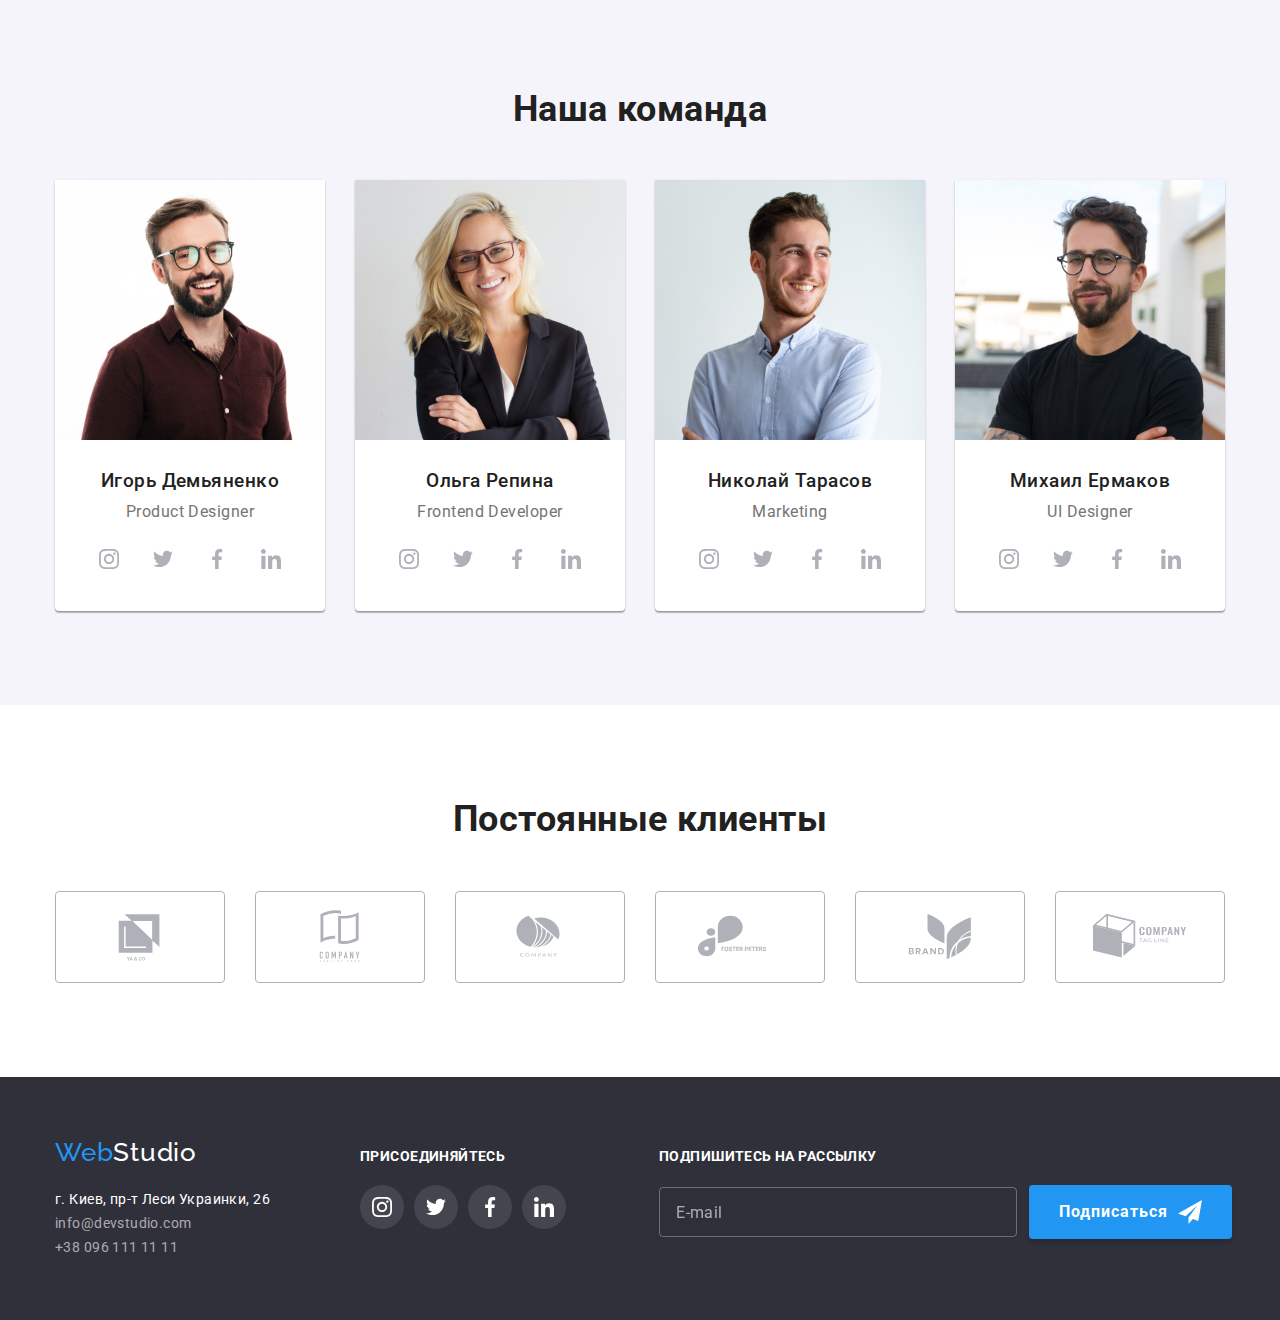
==== commit 327ef01e: "i think thats all" ====
--- a/index.html
+++ b/index.html
@@ -16,32 +16,36 @@
 
 <body>
     <header>
-        <div class="container header-flex">
-            <div class="logo-flex">
-                <a href="./index.html" class="link logo"><span class="web">Web</span><span
-                        class="studio">Studio</span></a>
+        <div class="header container">
+            <div class="logo">
+                <a href="./index.html" class="logo__link link">
+                    <span class="web">Web</span>
+                    <span class="studio">Studio</span>
+                </a>
             </div>
             <nav class="navmenu">
                 <ul class="mkey list">
-                    <li class="nkey">
-                        <a href="./index.html" class="link header-link current">Студия</a>
-                    </li>
-                    <li class="nkey">
-                        <a href="./portfolio.html" class="link header-link">Портфолио</a>
-                    </li>
-                    <li class="nkey">
-                        <a href="#" class="link header-link">Контакти</a>
+                    <li class="mkey__item">
+                        <a href="./index.html" class="mkey__link link current">Студия</a>
+                    </li>
+                    <li class="mkey__item">
+                        <a href="./portfolio.html" class="mkey__link link">Портфолио</a>
+                    </li>
+                    <li class="mkey__item">
+                        <a href="#" class="mkey__link link">Контакти</a>
                     </li>
                 </ul>
             </nav>
             <ul class="contacts list">
-                <li class="contacts-item">
-                    <a href="mailto:info@devstudio.com" class="link contacts-link"><svg class="contacts-icon" width="16" height="12">
+                <li class="contacts__item">
+                    <a href="mailto:info@devstudio.com" class="contacts__link link">
+                    <svg class="contacts__icon" width="16" height="12">
                         <use href="./image/sprite.svg#icon-mail"></use>
                     </svg>info@devstudio.com</a>
                 </li>
-                <li class="contacts-item">
-                    <a href="tel:+380961111111" class="link contacts-link"><svg class="contacts-icon" width="10" height="16">
+                <li class="contacts__item">
+                    <a href="tel:+380961111111" class="contacts__link link">
+                    <svg class="contacts__icon" width="10" height="16">
                         <use href="./image/sprite.svg#icon-smartphone"></use>
                     </svg>+38 096 111 11 11</a>
                 </li>
@@ -50,242 +54,233 @@
     </header>
     <main>
         <section class="hero">
-            <div class="container hero-container">
-                <h1 class="hero-title">Эффективные решения<br>для вашего бизнеса</h1>
-                <button type="button" class="button hero-btn" data-modal-open>Заказать услугу</button>
+            <div class="container hero__container">
+                <h1 class="hero__title">Эффективные решения<br>для вашего бизнеса</h1>
+                <button type="button" class="button hero__button" data-modal-open>Заказать услугу</button>
             </div>
         </section>
-        <section class="peculiarities section">
+        <section class="section">
             <div class="container">
-                <ul class="list peculiarities-flex">
-                    <li class="detail">
-                        <div class="item">
-                            <svg class="item-pic" width="70" height="70">
+                <ul class="peculiarities list">
+                    <li class="peculiarities__detail">
+                        <div class="peculiarities__card">
+                            <svg class="peculiarities_icon" width="70" height="70">
                                 <use href="./image/sprite.svg#icon-pic-antenna"></use>
                             </svg>
                         </div>
-                        <h3 class="pcaption">Внимание к деталям</h3>
-                        <p>Идейные соображения, а также начало повседневной работы по формированию позиции.</p>
-                    </li>
-                    <li class="detail">
-                        <div class="item">
-                            <svg class="item-pic" width="70" height="70">
+                        <h3 class="peculiarities__title">Внимание к деталям</h3>
+                        <p class="peculiarities__text">Идейные соображения, а также начало повседневной работы по формированию позиции.</p>
+                    </li>
+                    <li class="peculiarities__detail">
+                        <div class="peculiarities__card">
+                            <svg class="peculiarities_icon" width="70" height="70">
                                 <use href="./image/sprite.svg#icon-pic-clock"></use>
                             </svg>
                         </div>
-                        <h3 class="pcaption">Пунктуальность</h3>
-                        <p>Задача организации, в особенности же рамки и место обучения кадров влечет за собой.</p>
-                    </li>
-                    <li class="detail">
-                        <div class="item">
-                            <svg class="item-pic" width="70" height="70">
+                        <h3 class="peculiarities__title">Пунктуальность</h3>
+                        <p class="peculiarities__text">Задача организации, в особенности же рамки и место обучения кадров влечет за собой.</p>
+                    </li>
+                    <li class="peculiarities__detail">
+                        <div class="peculiarities__card">
+                            <svg class="peculiarities_icon" width="70" height="70">
                                 <use href="./image/sprite.svg#icon-pic-diagram"></use>
                             </svg>
                         </div>
-                        <h3 class="pcaption">Планирование</h3>
-                        <p>Равным образом консультация с широким активом в значительной степени обуславливает.</p>
-                    </li>
-                    <li class="detail">
-                        <div class="item">
-                            <svg class="item-pic" width="70" height="70">
+                        <h3 class="peculiarities__title">Планирование</h3>
+                        <p class="peculiarities__text">Равным образом консультация с широким активом в значительной степени обуславливает.</p>
+                    </li>
+                    <li class="peculiarities__detail">
+                        <div class="peculiarities__card">
+                            <svg class="peculiarities_icon" width="70" height="70">
                                 <use href="./image/sprite.svg#icon-pic-astronaut"></use>
                             </svg>
                         </div>
-                        <h3 class="pcaption">Современные технологии</h3>
-                        <p>Значимость этих проблем настолько очевидна, что реализация плановых заданий.</p>
+                        <h3 class="peculiarities__title">Современные технологии</h3>
+                        <p class="peculiarities__text">Значимость этих проблем настолько очевидна, что реализация плановых заданий.</p>
                     </li>
                 </ul>
             </div>
         </section>
-        <section class="ourwork section section-ourwork">
-            <div class="container ourwork-container">
+        <section class="work section">
+            <div class="ourwork container">
                 <h2 class="hcaption">Чем мы занимаемся</h2>
-                <ul class="list ourwork-flex">
-                    <li class="ourwork-flex-item">
+                <ul class="ourwork__list list">
+                    <li class="ourwork__item">
                         <img src="image/wpwkeybord.jpg" alt="Руки набирающие текст на клавиатуре" width="370">
-                        <p class="ourwork-text">Десктопные приложения</p>
-                    </li>
-                    <li class="ourwork-flex-item">
+                        <p class="ourwork__text">Десктопные приложения</p>
+                    </li>
+                    <li class="ourwork__item">
                         <img src="image/wpwphone.jpg" alt="Человек держит в руках телефон" width="370">
-                        <p class="ourwork-text">Мобильные приложения</p>
-                    </li>
-                    <li class="ourwork-flex-item">
+                        <p class="ourwork__text">Мобильные приложения</p>
+                    </li>
+                    <li class="ourwork__item">
                         <img src="image/wpwtable.jpg" alt="Человек смотрин на планшет возле компютера" width="370">
-                        <p class="ourwork-text">Дизайнерские решения</p>
+                        <p class="ourwork__text">Дизайнерские решения</p>
                     </li>
                 </ul>
             </div>
         </section>
-        <section class="ourteam section">
+        <section class="team section">
             <div class="container">
                 <h2 class="hcaption">Наша команда</h2>
-                <ul class="list ourteam-flex">
-                    <li class="team ourteam-item">
-                        <div class="ourteam-employee">
+                <ul class="list ourteam">
+                    <li class="team ourteam__list">
+                        <div class="ourteam__employee">
                             <img src="image/team_demianov.jpg" alt="Мужчина в коричневой рубашке с бородой" width="270"
                                 height="260">
-                            <div class="ourteam-text">
-                                <h3 class="fsname">Игорь Демьяненко</h3>
-                                <p class="post">Product Designer</p>
-                                <div class="ourteam-container">
-                                    <ul class="list ourteam-list">
-                                        <li class="ourteam-social">
-                                            <a href="#" class="social-team-link">
-                                                <svg class="socilat-team-icon" width="20" height="20">
-                                                    <use href="./image/sprite.svg#icon-logo-instagram"></use>
-                                                </svg>
-                                            </a>
-                                        </li>
-                                        <li class="ourteam-social">
-                                            <a href="#" class="social-team-link">
-                                                <svg class="socilat-team-icon" width="20" height="20">
-                                                    <use href="./image/sprite.svg#icon-logo-twiter"></use>
-                                                </svg>
-                                            </a>
-                                        </li>
-                                        <li class="ourteam-social">
-                                            <a href="#" class="social-team-link">
-                                                <svg class="socilat-team-icon" width="20" height="20">
-                                                    <use href="./image/sprite.svg#icon-logo-facebook"></use>
-                                                </svg>
-                                            </a>
-                                        </li>
-                                        <li class="ourteam-social">
-                                            <a href="#" class="social-team-link">
-                                                <svg class="socilat-team-icon" width="20" height="20">
-                                                    <use href="./image/sprite.svg#icon-logo-linkedin"></use>
-                                                </svg>
-                                            </a>
-                                        </li>
-                                    </ul>
-                                </div>
+                            <div class="ourteam__text">
+                                <h3 class="ourteam__firsname">Игорь Демьяненко</h3>
+                                <p class="ourteam__post">Product Designer</p>
+                                <ul class="list ourteam-social">
+                                    <li class="ourteam-social__item">
+                                        <a href="#" class="ourteam-social__link">
+                                            <svg width="20" height="20">
+                                                <use href="./image/sprite.svg#icon-logo-instagram"></use>
+                                            </svg>
+                                        </a>
+                                    </li>
+                                    <li class="ourteam-social__item">
+                                        <a href="#" class="ourteam-social__link">
+                                            <svg width="20" height="20">
+                                                <use href="./image/sprite.svg#icon-logo-twiter"></use>
+                                            </svg>
+                                        </a>
+                                    </li>
+                                    <li class="ourteam-social__item">
+                                        <a href="#" class="ourteam-social__link">
+                                            <svg width="20" height="20">
+                                                <use href="./image/sprite.svg#icon-logo-facebook"></use>
+                                            </svg>
+                                        </a>
+                                    </li>
+                                    <li class="ourteam-social__item">
+                                        <a href="#" class="ourteam-social__link">
+                                            <svg width="20" height="20">
+                                                <use href="./image/sprite.svg#icon-logo-linkedin"></use>
+                                            </svg>
+                                        </a>
+                                    </li>
+                                </ul>
                             </div>
                         </div>
                     </li>
-                    <li class="team ourteam-item">
-                        <div class="ourteam-employee">
+                    <li class="team ourteam__list">
+                        <div class="ourteam__employee">
                             <img src="image/team_repina.jpg" alt="Женщина с светлыми волосами в чёрном пиджаке"
                                 width="270" height="260">
-                            <div class="ourteam-text">
-                                <h3 class="fsname">Ольга Репина</h3>
-                                <p class="post">Frontend Developer</p>
-                                <div class="ourteam-container">
-                                    <div class="ourteam-container">
-                                    <ul class="list ourteam-list">
-                                        <li class="ourteam-social">
-                                            <a href="#" class="social-team-link">
-                                                <svg class="socilat-team-icon" width="20" height="20">
-                                                    <use href="./image/sprite.svg#icon-logo-instagram"></use>
-                                                </svg>
-                                            </a>
-                                        </li>
-                                        <li class="ourteam-social">
-                                            <a href="#" class="social-team-link">
-                                                <svg class="socilat-team-icon" width="20" height="20">
-                                                    <use href="./image/sprite.svg#icon-logo-twiter"></use>
-                                                </svg>
-                                            </a>
-                                        </li>
-                                        <li class="ourteam-social">
-                                            <a href="#" class="social-team-link">
-                                                <svg class="socilat-team-icon" width="20" height="20">
-                                                    <use href="./image/sprite.svg#icon-logo-facebook"></use>
-                                                </svg>
-                                            </a>
-                                        </li>
-                                        <li class="ourteam-social">
-                                            <a href="#" class="social-team-link">
-                                                <svg class="socilat-team-icon" width="20" height="20">
-                                                    <use href="./image/sprite.svg#icon-logo-linkedin"></use>
-                                                </svg>
-                                            </a>
-                                        </li>
-                                    </ul>
-                                </div>
+                            <div class="ourteam__text">
+                                <h3 class="ourteam__firsname">Ольга Репина</h3>
+                                <p class="ourteam__post">Frontend Developer</p>
+                                <ul class="list ourteam-social">
+                                    <li class="ourteam-social__item">
+                                        <a href="#" class="ourteam-social__link">
+                                            <svg width="20" height="20">
+                                                <use href="./image/sprite.svg#icon-logo-instagram"></use>
+                                            </svg>
+                                        </a>
+                                    </li>
+                                    <li class="ourteam-social__item">
+                                        <a href="#" class="ourteam-social__link">
+                                            <svg width="20" height="20">
+                                                <use href="./image/sprite.svg#icon-logo-twiter"></use>
+                                            </svg>
+                                        </a>
+                                    </li>
+                                    <li class="ourteam-social__item">
+                                        <a href="#" class="ourteam-social__link">
+                                            <svg width="20" height="20">
+                                                <use href="./image/sprite.svg#icon-logo-facebook"></use>
+                                            </svg>
+                                        </a>
+                                    </li>
+                                    <li class="ourteam-social__item">
+                                        <a href="#" class="ourteam-social__link">
+                                            <svg width="20" height="20">
+                                                <use href="./image/sprite.svg#icon-logo-linkedin"></use>
+                                            </svg>
+                                        </a>
+                                    </li>
+                                </ul>
                             </div>
                         </div>
                     </li>
-                    <li class="team ourteam-item">
-                        <div class="ourteam-employee">
+                    <li class="team ourteam__list">
+                        <div class="ourteam__employee">
                             <img src="image/team_tarasov.jpg" alt="Мужчина в голубой рубашке улыбается" width="270"
                                 height="260">
-                            <div class="ourteam-text">
-                                <h3 class="fsname">Николай Тарасов</h3>
-                                <p class="post">Marketing</p>
-                                <div class="ourteam-container">
-                                    <ul class="list ourteam-list">
-                                        <li class="ourteam-social">
-                                            <a href="#" class="social-team-link">
-                                                <svg class="socilat-team-icon" width="20" height="20">
-                                                    <use href="./image/sprite.svg#icon-logo-instagram"></use>
-                                                </svg>
-                                            </a>
-                                        </li>
-                                        <li class="ourteam-social">
-                                            <a href="#" class="social-team-link">
-                                                <svg class="socilat-team-icon" width="20" height="20">
-                                                    <use href="./image/sprite.svg#icon-logo-twiter"></use>
-                                                </svg>
-                                            </a>
-                                        </li>
-                                        <li class="ourteam-social">
-                                            <a href="#" class="social-team-link">
-                                                <svg class="socilat-team-icon" width="20" height="20">
-                                                    <use href="./image/sprite.svg#icon-logo-facebook"></use>
-                                                </svg>
-                                            </a>
-                                        </li>
-                                        <li class="ourteam-social">
-                                            <a href="#" class="social-team-link">
-                                                <svg class="socilat-team-icon" width="20" height="20">
-                                                    <use href="./image/sprite.svg#icon-logo-linkedin"></use>
-                                                </svg>
-                                            </a>
-                                        </li>
-                                    </ul>
-                                </div>
+                            <div class="ourteam__text">
+                                <h3 class="ourteam__firsname">Николай Тарасов</h3>
+                                <p class="ourteam__post">Marketing</p>
+                                <ul class="list ourteam-social">
+                                    <li class="ourteam-social__item">
+                                        <a href="#" class="ourteam-social__link">
+                                            <svg width="20" height="20">
+                                                <use href="./image/sprite.svg#icon-logo-instagram"></use>
+                                            </svg>
+                                        </a>
+                                    </li>
+                                    <li class="ourteam-social__item">
+                                        <a href="#" class="ourteam-social__link">
+                                            <svg width="20" height="20">
+                                                <use href="./image/sprite.svg#icon-logo-twiter"></use>
+                                            </svg>
+                                        </a>
+                                    </li>
+                                    <li class="ourteam-social__item">
+                                        <a href="#" class="ourteam-social__link">
+                                            <svg width="20" height="20">
+                                                <use href="./image/sprite.svg#icon-logo-facebook"></use>
+                                            </svg>
+                                        </a>
+                                    </li>
+                                    <li class="ourteam-social__item">
+                                        <a href="#" class="ourteam-social__link">
+                                            <svg width="20" height="20">
+                                                <use href="./image/sprite.svg#icon-logo-linkedin"></use>
+                                            </svg>
+                                        </a>
+                                    </li>
+                                </ul>
                             </div>
                         </div>
                     </li>
-                    <li class="team ourteam-item">
-                        <div class="ourteam-employee">
+                    <li class="team ourteam__list">
+                        <div class="ourteam__employee">
                             <img src="image/team_ermakov.jpg" alt="Мужчина в чёрном джемпере с бородой и в очках"
                                 width="270" height="260">
-                            <div class="ourteam-text">
-                                <h3 class="fsname">Михаил Ермаков</h3>
-                                <p class="post">UI Designer</p>
-                                <div class="ourteam-container">
-                                    <ul class="list ourteam-list">
-                                        <li class="ourteam-social">
-                                            <a href="#" class="social-team-link">
-                                                <svg class="socilat-team-icon" width="20" height="20">
-                                                    <use href="./image/sprite.svg#icon-logo-instagram"></use>
-                                                </svg>
-                                            </a>
-                                        </li>
-                                        <li class="ourteam-social">
-                                            <a href="#" class="social-team-link">
-                                                <svg class="socilat-team-icon" width="20" height="20">
-                                                    <use href="./image/sprite.svg#icon-logo-twiter"></use>
-                                                </svg>
-                                            </a>
-                                        </li>
-                                        <li class="ourteam-social">
-                                            <a href="#" class="social-team-link">
-                                                <svg class="socilat-team-icon" width="20" height="20">
-                                                    <use href="./image/sprite.svg#icon-logo-facebook"></use>
-                                                </svg>
-                                            </a>
-                                        </li>
-                                        <li class="ourteam-social">
-                                            <a href="#" class="social-team-link">
-                                                <svg class="socilat-team-icon" width="20" height="20">
-                                                    <use href="./image/sprite.svg#icon-logo-linkedin"></use>
-                                                </svg>
-                                            </a>
-                                        </li>
-                                    </ul>
-                                </div>
+                            <div class="ourteam__text">
+                                <h3 class="ourteam__firsname">Михаил Ермаков</h3>
+                                <p class="ourteam__post">UI Designer</p>
+                                <ul class="list ourteam-social">
+                                    <li class="ourteam-social__item">
+                                        <a href="#" class="ourteam-social__link">
+                                            <svg width="20" height="20">
+                                                <use href="./image/sprite.svg#icon-logo-instagram"></use>
+                                            </svg>
+                                        </a>
+                                    </li>
+                                    <li class="ourteam-social__item">
+                                        <a href="#" class="ourteam-social__link">
+                                            <svg width="20" height="20">
+                                                <use href="./image/sprite.svg#icon-logo-twiter"></use>
+                                            </svg>
+                                        </a>
+                                    </li>
+                                    <li class="ourteam-social__item">
+                                        <a href="#" class="ourteam-social__link">
+                                            <svg width="20" height="20">
+                                                <use href="./image/sprite.svg#icon-logo-facebook"></use>
+                                            </svg>
+                                        </a>
+                                    </li>
+                                    <li class="ourteam-social__item">
+                                        <a href="#" class="ourteam-social__link">
+                                            <svg width="20" height="20">
+                                                <use href="./image/sprite.svg#icon-logo-linkedin"></use>
+                                            </svg>
+                                        </a>
+                                    </li>
+                                </ul>
                             </div>
                         </div>
                     </li>
@@ -293,46 +288,46 @@
             </div>
         </section>
         <section class="section">
-            <div class="container client">
+            <div class="container">
                 <h2 class="hcaption">Постоянные клиенты</h2>
-                <ul class="list our-client">
-                    <li class="our-client-item">
-                        <a href="./index.html" class="our-client-link client-decor">
-                        <svg class="icon-decor" width="106" height="60">
+                <ul class="list client">
+                    <li class="client__item">
+                        <a href="#" class="client__link">
+                        <svg width="106" height="60">
                             <use href="./image/sprite.svg#icon-logo-first-company"></use>
                         </svg>
                         </a>
                     </li>
-                    <li class="our-client-item">
-                        <a href="#" class="our-client-link client-decor">
-                            <svg class="icon-decor" width="106" height="60">
+                    <li class="client__item">
+                        <a href="#" class="client__link">
+                            <svg width="106" height="60">
                                 <use href="./image/sprite.svg#icon-logo-second-company"></use>
                             </svg>
                         </a>
                     </li>
-                    <li class="our-client-item">
-                        <a href="#" class="our-client-link client-decor">
-                            <svg class="icon-decor" width="106" height="60">
+                    <li class="client__item">
+                        <a href="#" class="client__link">
+                            <svg width="106" height="60">
                                 <use href="./image/sprite.svg#icon-logo-third-company"></use>
                             </svg>
                         </a>
                     </li>
-                    <li class="our-client-item">
-                        <a href="#" class="our-client-link client-decor">
-                            <svg class="icon-decor" width="106" height="60">
+                    <li class="client__item">
+                        <a href="#" class="client__link">
+                            <svg width="106" height="60">
                                 <use href="./image/sprite.svg#icon-logo-fourth-company"></use>
                             </svg>
                         </a>
                     </li>
-                    <li class="our-client-item">
-                        <a href="#" class="our-client-link client-decor">
-                            <svg class="icon-decor" width="106" height="60">
+                    <li class="client__item">
+                        <a href="#" class="client__link">
+                            <svg width="106" height="60">
                                 <use href="./image/sprite.svg#icon-logo-fifth-company"></use>
                             </svg>
                         </a>
                     </li>
-                    <li class="our-client-item">
-                        <a href="#" class="our-client-link client-decor">
+                    <li class="client__item">
+                        <a href="#" class="client__link">
                             <svg class="icon-decor" width="106" height="60">
                                 <use href="./image/sprite.svg#icon-logo-sixth-company"></use>
                             </svg>
@@ -344,51 +339,53 @@
     </main>
     <footer class="basement footer-container">
         <div class="container line-footer">
-            <div class="container-contact">
-                <div class="footer-logo">
-                    <a href="/index.html" class="link logo"><span class="web">Web</span><span
-                            class="studio fwhite">Studio</span></a>
+            <div class="footer-contact">
+                <div class="logo footer-logo">
+                    <a href="./index.html" class="logo__link link">
+                        <span class="web">Web</span>
+                        <span class="fwhite">Studio</span>
+                    </a>
                 </div>
                 <address>
-                    <ul class="list">
-                        <li class="adress">
-                            <a href="#" class="link adress">г. Киев, пр-т Леси Украинки, 26</a>
+                    <ul class="adress list">
+                        <li class="adress__item">
+                            <a href="#" class="adress__link link">г. Киев, пр-т Леси Украинки, 26</a>
                         </li>
-                        <li class="adress">
-                            <a href="mailto:info@devstudio.com" class="link adress adress-cont">info@devstudio.com</a>
+                        <li class="adress__item">
+                            <a href="mailto:info@devstudio.com" class="adress__link adress-cont link">info@devstudio.com</a>
                         </li>
-                        <li class="adress">
-                            <a href="tel:+380961111111" class="link adress adress-cont">+38 096 111 11 11</a>
+                        <li class="adress__item">
+                            <a href="tel:+380961111111" class="adress__link adress-cont link">+38 096 111 11 11</a>
                         </li>
                     </ul>
                 </address>
             </div>
             <div class="footer-social">
                 <h3 class="footer-title">присоединяйтесь</h3>
-                <ul class="footer-social-list list">
-                    <li class="footer-social-item">
-                        <a href="#" class="footer-social-link">
+                <ul class="footer-social__list list">
+                    <li class="footer-social__item">
+                        <a href="#" class="footer-social__link">
                             <svg class="" width="20" height="20">
                                 <use href="./image/sprite.svg#icon-logo-instagram"></use>
                             </svg>
                         </a>
                     </li>
-                    <li class="footer-social-item">
-                        <a href="#" class="footer-social-link">
+                    <li class="footer-social__item">
+                        <a href="#" class="footer-social__link">
                             <svg class="" width="20" height="20">
                                 <use href="./image/sprite.svg#icon-logo-twiter"></use>
                             </svg>
                         </a>
                     </li>
-                    <li class="footer-social-item">
-                        <a href="#" class="footer-social-link">
+                    <li class="footer-social__item">
+                        <a href="#" class="footer-social__link">
                             <svg class="" width="20" height="20">
                                 <use href="./image/sprite.svg#icon-logo-facebook"></use>
                             </svg>
                         </a>
                     </li>
-                    <li class="footer-social-item">
-                        <a href="#" class="footer-social-link">
+                    <li class="footer-social__item">
+                        <a href="#" class="footer-social__link">
                             <svg class="" width="20" height="20">
                                 <use href="./image/sprite.svg#icon-logo-linkedin"></use>
                             </svg>
@@ -396,13 +393,13 @@
                     </li>
                 </ul>
             </div>
-            <div class="footer-mail-container">
+            <div class="footer-mail">
                 <h3 class="footer-title">Подпишитесь на рассылку</h3>
-                <div class="footer-mail-button">
-                    <label class="footer-msg" for="mail"></label>
-                    <input type="email" class="footer-mail" name="mail" id="mail" placeholder="E-mail">
-                    <button type="submit" class="button footer-btn">Подписаться
-                        <svg class="footer-btn-icon" width="24" height="24">
+                <div class="footer-mail__button">
+                    <label class="footer-mail__label" for="mail"></label>
+                    <input type="email" class="footer-mail__input" name="mail" id="mail" placeholder="E-mail">
+                    <button type="submit" class="button footer__button">Подписаться
+                        <svg class="footer-mail__icon" width="24" height="24">
                             <use href="./image/sprite.svg#icon-send"></use>
                         </svg>
                     </button>
@@ -412,55 +409,55 @@
     </footer>
     <div class="backdrop is-hidden" data-modal>
         <div class="modal">
-            <button class="modal-close" data-modal-close>
-                <svg class="modal-close-icon" width="18" height="18">
+            <button class="modal__close" data-modal-close>
+                <svg width="18" height="18">
                     <use href="./image/sprite.svg#icon-close-button"></use>
                 </svg>
             </button>
             <p class="modal-title">Оставьте свои данные, мы вам перезвоним</p>
            <form class="modal-form">
             <div class="modal-field">
-                <label class="modal-label" for="name">Имя</label>
-                <div class="modal-wrapper">
-                    <input type="text" class="modal-input" name="name" id="name">
-                    <svg class="modal-icon" width="18" height="18">
+                <label class="modal-field__label" for="name">Имя</label>
+                <div class="modal-field__wrapper">
+                    <input type="text" class="modal-field__input" name="name" id="name">
+                    <svg class="modal-field__icon" width="18" height="18">
                         <use href="./image/sprite.svg#icon-person-black"></use>
                     </svg>
                 </div>
             </div>
             <div class="modal-field">
-                <label class="modal-label" for="tel">Телефон</label>
-                <div class="modal-wrapper">
-                    <input type="tel" class="modal-input" name="tel" id="tel">
-                    <svg class="modal-icon" width="18" height="18">
+                <label class="modal-field__label" for="tel">Телефон</label>
+                <div class="modal-field__wrapper">
+                    <input type="tel" class="modal-field__input" name="tel" id="tel">
+                    <svg class="modal-field__icon" width="18" height="18">
                         <use href="./image/sprite.svg#icon-phone-black"></use>
                     </svg>
                 </div>
             </div>
             <div class="modal-field">
-                <label class="modal-label" for="email">Почта</label>
-                <div class="modal-wrapper">
-                    <input type="email" class="modal-input" name="email" id="email">
-                    <svg class="modal-icon" width="18" height="18">
+                <label class="modal-field__label" for="email">Почта</label>
+                <div class="modal-field__wrapper">
+                    <input type="email" class="modal-field__input" name="email" id="email">
+                    <svg class="modal-field__icon" width="18" height="18">
                         <use href="./image/sprite.svg#icon-email-black"></use>
                     </svg>
                 </div>
             </div>
+            <div class="modal-field modal-area">
+                <label class="modal-field__label" for="comment">Комментарий</label>
+                <textarea name="comment" id="comment" placeholder="Введите текст" class="modal-area__text"></textarea>
+            </div>
             <div class="modal-field modal-checkbox">
-                <label class="modal-label" for="comment">Комментарий</label>
-                <textarea name="comment" id="comment" placeholder="Введите текст" class="modal-area-text"></textarea>
-            </div>
-            <div class="modal-field">
-                <input type="checkbox" class="policy visually-hidden" name="policy" id="policy">
-                <label for="policy" class="modal-check-text">
-                    <span class="modal-span">
-                        <svg class="check-icon" width="15" height="16">
+                <input type="checkbox" class="modal-checkbox__input visually-hidden" name="policy" id="policy">
+                <label for="policy" class="modal-checkbox__label">
+                    <span class="modal-checkbox__span">
+                        <svg class="modal-checkbox__icon" width="15" height="16">
                             <use href="./image/sprite.svg#icon-check-icon"></use>
                         </svg>
-                    </span>Соглашаюсь с рассылкой и принимаю &nbsp; <a href="#"> Условия договора</a>
+                    </span>Соглашаюсь с рассылкой и принимаю &nbsp; <a href="#" class="modal-checkbox__link"> Условия договора</a>
                 </label>
             </div>
-            <button type="submit" class="button modal-btn">Отправить</button>
+            <button type="submit" class="button modal-button">Отправить</button>
            </form>           
         </div>
     </div>
--- a/css/main.css
+++ b/css/main.css
@@ -72,33 +72,32 @@
   text-align: center;
 }
 
-.hero-btn {
+.hero__button {
   margin: 0 auto;
   padding: 10px 32px;
 }
 
-.footer-btn {
+.footer__button {
   margin: 0 auto;
   padding: 10px 28px;
 }
 
-.modal-btn {
+.modal-button {
   margin: 0 auto;
   margin-top: 30px;
   padding: 10px 55px;
 }
 
 .button {
-  font-family: inherit;
+  display: flex;
+  align-items: center;
+  text-align: center;
+  font-size: 16px;
+  font-weight: 700;
   line-height: calc(30 / 16);
-  font-weight: 700;
-  font-size: 16px;
+  letter-spacing: 0.06em;
   background-color: var(--accent-color);
   color: var(--primary-white-color);
-  letter-spacing: 0.06em;
-  display: flex;
-  align-items: center;
-  text-align: center;
   border-color: transparent;
   border-radius: 4px;
   box-shadow: 0px 4px 4px rgba(0, 0, 0, 0.15);
@@ -133,7 +132,7 @@
   padding: 40px;
 }
 
-.modal-close {
+.modal__close {
   position: absolute;
   top: 8px;
   right: 8px;
@@ -143,41 +142,41 @@
   width: 30px;
   height: 30px;
   display: flex;
-  justify-content: center;
-  align-items: center;
+  align-items: center;
+  justify-content: center;
   transition: fill 250ms cubic-bezier(0.4, 0, 0.2, 1);
   border: 1px solid rgba(0, 0, 0, 0.1);
   cursor: pointer;
 }
 
-.modal-close:hover, .modal-close:focus {
+.modal__close:hover, .modal__close:focus {
   fill: #2196f3;
 }
 
 .modal-title {
+  font-size: 20px;
   font-weight: 700;
-  font-size: 20px;
-  line-height: calc(23 / 20);
+  line-height: 1.15;
+  letter-spacing: 0.03em;
   text-align: center;
-  letter-spacing: 0.03em;
   color: var(--primary-text-color);
   margin-bottom: 12px;
 }
 
-.modal-label {
+.modal-field__label {
+  font-size: 12px;
   font-weight: 400;
-  font-size: 12px;
-  line-height: calc(14 / 12);
+  line-height: 1.16;
   letter-spacing: 0.01em;
   color: #757575;
 }
 
-.modal-wrapper {
+.modal-field__wrapper {
   position: relative;
   margin-top: 4px;
 }
 
-.modal-input {
+.modal-field__input {
   width: 100%;
   height: 40px;
   padding-left: 42px;
@@ -186,24 +185,24 @@
   border-radius: 4px;
   margin-bottom: 10px;
   display: flex;
-  justify-content: center;
-  align-items: center;
+  align-items: center;
+  justify-content: center;
   transition: border-color 250ms cubic-bezier(0.4, 0, 0.2, 1);
 }
 
-.modal-input:hover, .modal-input:focus {
+.modal-field__input:hover, .modal-field__input:focus {
   border-color: var(--accent-color);
 }
 
-.modal-input:hover + .modal-icon {
+.modal-field__input:hover + .modal-field__icon {
   fill: var(--accent-color);
 }
 
-.modal-input:focus + .modal-icon {
+.modal-field__input:focus + .modal-field__icon {
   fill: var(--accent-color);
 }
 
-.modal-icon {
+.modal-field__icon {
   display: block;
   position: absolute;
   margin-left: 14px;
@@ -211,7 +210,11 @@
   transform: translateY(-50%);
 }
 
-.modal-area-text {
+.modal-area {
+  margin-bottom: 20px;
+}
+
+.modal-area__text {
   height: 96px;
   width: 100%;
   margin-top: 4px;
@@ -221,21 +224,32 @@
   resize: none;
   outline: none;
   transition: border-color 250ms cubic-bezier(0.4, 0, 0.2, 1);
+  font-size: 14px;
   font-weight: 400;
+  line-height: 1.14;
+  letter-spacing: 0.01em;
+}
+
+.modal-area__text:hover, .modal-area__text:focus {
+  border-color: #2196f3;
+}
+
+.modal-area__text::placeholder {
+  color: rgba(117, 117, 117, 0.5);
+}
+
+.modal-checkbox__label {
+  display: flex;
+  align-items: center;
+  justify-content: center;
   font-size: 14px;
-  line-height: calc(16 / 14);
-  letter-spacing: 0.01em;
-}
-
-.modal-area-text:hover, .modal-area-text:focus {
-  border-color: #2196f3;
-}
-
-.modal-area-text::placeholder {
-  color: rgba(117, 117, 117, 0.5);
-}
-
-.modal-span {
+  font-weight: 400;
+  line-height: 1.71;
+  letter-spacing: 0.03em;
+  color: #757575;
+}
+
+.modal-checkbox__span {
   width: 15px;
   height: 16px;
   border: 1px solid var(--primary-text-color);
@@ -247,33 +261,18 @@
   margin-right: 8px;
 }
 
-.modal-checkbox {
-  margin-bottom: 20px;
-}
-
-.modal-check-text {
-  display: flex;
-  justify-content: center;
-  align-items: center;
-  font-weight: 400;
-  font-size: 14px;
-  line-height: calc(24 / 14);
-  letter-spacing: 0.03em;
-  color: #757575;
-}
-
-.modal-check-text a {
+.modal-checkbox__link {
   color: var(--accent-color);
   text-decoration-skip-ink: none;
 }
 
 /* ?  - не знал как сделать */
-.policy:checked + .modal-check-text span {
+.modal-checkbox__input:checked + .modal-checkbox__label .modal-checkbox__span {
   background-color: var(--accent-color);
   border: none;
 }
 
-.policy:checked + .modal-check-text .chek-icon {
+.modal-checkbox__input:checked + .modal-checkbox__label .modal-checkbox__icon {
   fill: #ffffff;
 }
 
@@ -281,7 +280,7 @@
   border-bottom: 1px solid #ececec;
 }
 
-.header-flex {
+.header {
   display: flex;
   justify-content: space-between;
   align-items: center;
@@ -289,48 +288,55 @@
   padding-bottom: 24px;
 }
 
-.logo-flex {
-  display: inline-block;
+.logo {
   margin-right: 93px;
 }
 
-.logo > span {
+.logo__link {
   font-family: "Raleway", sans-serif;
+  display: flex;
+  align-items: center;
+  justify-content: center;
   font-size: 26px;
-  font-weight: 700;
+  font-weight: 500;
   line-height: 1.2;
-}
-
-.web {
+  letter-spacing: 0.03em;
+}
+
+.logo__link .web {
   color: var(--accent-color);
 }
 
-.studio {
+.logo__link .studio {
   color: var(--primary-text-color);
 }
 
-.fwhite {
+.logo__link .fwhite {
   color: var(--primary-white-color);
 }
 
-.nkey {
+.mkey {
+  display: flex;
+}
+
+.mkey__item {
   margin-right: 50px;
 }
 
-.nkey:last-child {
+.mkey__item:last-child {
   margin-right: 0;
 }
 
-.header-link {
+.mkey__link {
   color: var(--primary-text-color);
   font-size: 14px;
   font-weight: 500;
   line-height: 1.14;
   letter-spacing: 0.02em;
-  transform: color 250ms cubic-bezier(0.4, 0, 0.2, 1);
-}
-
-.header-link:hover, .header-link:focus {
+  transition: color 250ms cubic-bezier(0.4, 0, 0.2, 1);
+}
+
+.mkey__link:hover, .mkey__link:focus {
   color: var(--accent-color);
 }
 
@@ -339,38 +345,34 @@
   margin-left: auto;
 }
 
-.contacts-link {
-  display: flex;
-  align-items: center;
-  justify-content: center;
-  fill: var(--secondary-text-color);
-  color: var(--secondary-text-color);
+.contacts__item {
+  margin-right: 30px;
+}
+
+.contacts__item:last-child {
+  margin-right: 0;
+}
+
+.contacts__link {
+  display: flex;
+  align-items: center;
+  justify-content: center;
   font-size: 14px;
   font-weight: 500;
   line-height: 1.14;
-  transform: fill 250ms cubic-bezier(0.4, 0, 0.2, 1);
-  transform: color 250ms cubic-bezier(0.4, 0, 0.2, 1);
-}
-
-.contacts-link:hover, .contacts-link:focus {
+  letter-spacing: 0.02em;
+  fill: var(--secondary-text-color);
+  color: var(--secondary-text-color);
+  transition: fill 250ms cubic-bezier(0.4, 0, 0.2, 1), color 250ms cubic-bezier(0.4, 0, 0.2, 1);
+}
+
+.contacts__link:hover, .contacts__link:focus {
+  fill: var(--accent-color);
   color: var(--accent-color);
-  fill: var(--accent-color);
-}
-
-.contacts-icon {
+}
+
+.contacts__icon {
   margin-right: 10px;
-}
-
-.contacts-item {
-  margin-right: 30px;
-}
-
-.contacts-item:last-child {
-  margin-right: 0;
-}
-
-.mkey {
-  display: flex;
 }
 
 .current {
@@ -386,10 +388,6 @@
   height: 4px;
   background-color: #2196f3;
   border-radius: 2px;
-}
-
-.hero-container {
-  padding: 200px 0;
 }
 
 .hero {
@@ -404,7 +402,11 @@
   background-size: cover;
 }
 
-.hero-title {
+.hero__container {
+  padding: 200px 0;
+}
+
+.hero__title {
   color: var(--primary-white-color);
   font-size: 44px;
   font-weight: 900;
@@ -415,139 +417,143 @@
   margin-bottom: 30px;
 }
 
-.peculiarities-flex {
-  display: flex;
-}
-
-.detail {
+.peculiarities {
+  display: flex;
+}
+
+.peculiarities__detail {
   margin-right: 30px;
   display: flex;
   flex-direction: column;
 }
 
-.detail:last-child {
+.peculiarities__detail:last-child {
   margin-right: 0;
 }
 
-.detail p {
-  color: var(--secondary-text-color);
-  font-size: 14px;
-  line-height: 1.71;
-}
-
-.item {
+.peculiarities__card {
   background: #f5f4fa;
   border-radius: 4px;
   height: 120px;
   margin-bottom: 30px;
   display: flex;
-  justify-content: center;
-  align-items: center;
-}
-
-.pcaption {
+  align-items: center;
+  justify-content: center;
+}
+
+.peculiarities__title {
   color: var(--primary-text-color);
   font-size: 14px;
+  font-weight: 700;
   line-height: 1.14;
+  letter-spacing: 0.03em;
   text-transform: uppercase;
   margin-bottom: 10px;
 }
 
-.section-ourwork {
+.peculiarities__text {
+  color: var(--secondary-text-color);
+  font-size: 14px;
+  font-weight: 400;
+  line-height: 1.71;
+  letter-spacing: 0.03em;
+}
+
+.work {
   padding-top: 0;
 }
 
-.ourwork-flex {
-  display: flex;
-}
-
-.ourwork-flex-item {
-  display: flex;
+.ourwork__list {
+  display: flex;
+}
+
+.ourwork__item {
+  display: flex;
+  align-items: center;
+  justify-content: center;
   text-align: center;
-  align-items: center;
-  justify-content: center;
   margin-right: 30px;
   position: relative;
 }
 
-.ourwork-flex-item:last-child {
+.ourwork__item:last-child {
   margin-right: 0;
 }
 
-.ourwork-text {
+.ourwork__text {
   padding: 27px 0;
   position: absolute;
   width: 100%;
   min-height: 70px;
   bottom: 0;
   background-color: rgba(47, 48, 58, 0.8);
-  font-weight: bold;
   font-size: 14px;
-  line-height: calc(16 / 14);
+  font-weight: 700;
+  line-height: 1.14;
+  letter-spacing: 0.03em;
   text-align: center;
-  letter-spacing: 0.03em;
   text-transform: uppercase;
   color: var(--primary-white-color);
   cursor: default;
 }
 
+.team {
+  background: #f5f4fa;
+}
+
 .ourteam {
-  background: #f5f4fa;
-}
-
-.ourteam-flex {
-  display: flex;
-}
-
-.ourteam-item {
+  display: flex;
+}
+
+.ourteam__list {
   margin-right: 30px;
 }
 
-.ourteam-item:last-child {
+.ourteam__list:last-child {
   margin-right: 0;
 }
 
-.ourteam-text {
-  padding: 30px 0;
-}
-
-.ourteam-employee {
+.ourteam__employee {
   background-color: var(--primary-white-color);
   box-shadow: 0px 1px 3px rgba(0, 0, 0, 0.12), 0px 1px 1px rgba(0, 0, 0, 0.14), 0px 2px 1px rgba(0, 0, 0, 0.2);
   border-radius: 0px 0px 4px 4px;
 }
 
-.fsname {
+.ourteam__text {
+  font-size: 16px;
+  font-weight: 400;
+  line-height: 1.18;
+  letter-spacing: 0.03em;
+  text-align: center;
+  padding: 30px 0;
+}
+
+.ourteam__firsname {
   color: var(--primary-text-color);
-  font-size: 16px;
   font-weight: 500;
-  line-height: 1.18;
-  text-align: center;
   margin-bottom: 10px;
 }
 
-.post {
+.ourteam__post {
   color: var(--secondary-text-color);
-  line-height: 1.18;
-  text-align: center;
   margin-bottom: 16px;
 }
 
-.ourteam-list {
-  display: flex;
-  align-items: center;
-  justify-content: center;
-}
-
 .ourteam-social {
+  display: flex;
+  align-items: center;
+  justify-content: center;
+}
+
+.ourteam-social__item {
   margin-right: 10px;
 }
 
-.ourteam-social:last-child {
+.ourteam-social__item:last-child {
   margin-right: 0;
 }
 
-.social-team-link {
+.ourteam-social__link {
   width: 44px;
   height: 44px;
   border-radius: 50%;
@@ -555,62 +561,53 @@
   align-items: center;
   justify-content: center;
   fill: #afb1b8;
-  transform: background-color 250ms cubic-bezier(0.4, 0, 0.2, 1);
-  transform: fill 250ms cubic-bezier(0.4, 0, 0.2, 1);
-}
-
-.social-team-link:hover, .social-team-link:focus {
+  transition: background-color 250ms cubic-bezier(0.4, 0, 0.2, 1), fill 250ms cubic-bezier(0.4, 0, 0.2, 1);
+}
+
+.ourteam-social__link:hover, .ourteam-social__link:focus {
   background-color: var(--accent-color);
   fill: var(--primary-white-color);
 }
 
-.our-client {
+.client {
   display: flex;
   justify-content: space-between;
   align-items: center;
 }
 
-.our-client-item {
+.client__item {
   width: 170px;
   height: 92px;
   display: flex;
-  justify-content: center;
-  align-items: center;
+  align-items: center;
+  justify-content: center;
   border: 1px solid #afb1b8;
   box-sizing: border-box;
   border-radius: 4px;
-  transform: border 250ms cubic-bezier(0.4, 0, 0.2, 1);
-}
-
-.our-client-item:hover {
+  transition: border 250ms cubic-bezier(0.4, 0, 0.2, 1);
+}
+
+.client__item:hover, .client__item:focus {
   border-color: var(--accent-color);
 }
 
-.our-client-link {
-  display: flex;
-  justify-content: center;
-  align-items: center;
+.client__link {
+  display: flex;
+  align-items: center;
+  justify-content: center;
   width: 170px;
   height: 92px;
-}
-
-.client-decor {
   fill: #afb1b8;
-  transform: fill 250ms cubic-bezier(0.4, 0, 0.2, 1);
-}
-
-.client-decor:hover, .client-decor:focus {
+  transition: fill 250ms cubic-bezier(0.4, 0, 0.2, 1);
+}
+
+.client__link:hover, .client__link:focus {
   fill: var(--accent-color);
 }
 
 .basement {
   background-color: #2f303a;
   display: flex;
-}
-
-.line-footer {
-  display: flex;
-  align-items: baseline;
 }
 
 .footer-container {
@@ -618,7 +615,12 @@
   padding-bottom: 60px;
 }
 
-.container-contact {
+.line-footer {
+  display: flex;
+  align-items: baseline;
+}
+
+.footer-contact {
   margin-right: 70px;
 }
 
@@ -626,24 +628,23 @@
   margin-bottom: 20px;
 }
 
-.adress {
+.adress__link {
   margin-bottom: 9px;
-}
-
-.adress:last-child {
-  margin-bottom: 0;
-}
-
-.adress {
+  font-style: normal;
   color: var(--primary-white-color);
   font-size: 14px;
-  font-style: normal;
+  font-weight: 400;
   line-height: 1.71;
-  transform: color 250ms cubic-bezier(0.4, 0, 0.2, 1);
-}
-
-.adress:hover, .adress:focus {
+  letter-spacing: 0.03em;
+  transition: color 250ms cubic-bezier(0.4, 0, 0.2, 1);
+}
+
+.adress__link:hover, .adress__link:focus {
   color: var(--accent-color);
+}
+
+.adress__link:last-child {
+  margin-bottom: 0;
 }
 
 .adress-cont {
@@ -655,25 +656,29 @@
   flex-direction: column;
 }
 
-.footer-social-list {
-  display: flex;
-}
-
 .footer-title {
+  font-size: 14px;
   font-weight: 700;
-  font-size: 14px;
-  line-height: calc(16 / 14);
+  line-height: 1.14;
   letter-spacing: 0.03em;
   text-transform: uppercase;
   margin-bottom: 20px;
   color: var(--primary-white-color);
 }
 
-.basement > .container {
-  display: flex;
-}
-
-.footer-social-link {
+.footer-social__list {
+  display: flex;
+}
+
+.footer-social__item {
+  margin-right: 10px;
+}
+
+.footer-social__item:last-child {
+  margin-right: 0;
+}
+
+.footer-social__link {
   width: 44px;
   height: 44px;
   border-radius: 50%;
@@ -682,32 +687,24 @@
   justify-content: center;
   fill: var(--primary-white-color);
   background-color: rgba(255, 255, 255, 0.1);
-  transform: background-color 250ms cubic-bezier(0.4, 0, 0.2, 1);
-}
-
-.footer-social-link:hover, .footer-social-link:focus {
+  transition: background-color 250ms cubic-bezier(0.4, 0, 0.2, 1);
+}
+
+.footer-social__link:hover, .footer-social__link:focus {
   background-color: var(--accent-color);
 }
 
-.footer-social-item {
-  margin-right: 10px;
-}
-
-.footer-social-item:last-child {
-  margin-right: 0;
-}
-
-.footer-mail-button {
-  display: flex;
-  justify-content: center;
-  align-items: center;
-}
-
-.footer-mail-container {
+.footer-mail {
   margin-left: 93px;
 }
 
-.footer-mail {
+.footer-mail__button {
+  display: flex;
+  align-items: center;
+  justify-content: center;
+}
+
+.footer-mail__input {
   width: 358px;
   height: 50px;
   padding: 15px 16px;
@@ -717,76 +714,95 @@
   filter: drop-shadow(0px 4px 4px rgba(0, 0, 0, 0.15));
   border-radius: 4px;
   margin-right: 12px;
+  font-size: 16px;
   font-weight: 400;
-  font-size: 16px;
-  line-height: calc(20 / 16);
-  display: flex;
-  align-items: center;
-  letter-spacing: 0.03em;
+  line-height: 1.25;
+  letter-spacing: 0.03em;
+  display: flex;
+  align-items: center;
+  justify-content: center;
   color: var(--primary-white-color);
 }
 
-.footer-mail::placeholder {
+.footer-mail__input::placeholder {
   color: rgba(255, 255, 255, 0.6);
 }
 
-.footer-btn-icon {
+.footer-mail__icon {
   margin-left: 10px;
 }
 
-.main-container {
-  padding: 94px 0;
-}
-
-.container-mainbox {
+.portfolio-key {
   display: flex;
   justify-content: center;
   margin-bottom: 50px;
 }
 
-.fkey {
+.portfolio-key__list {
   margin-right: 8px;
 }
 
-.fkey:last-child {
+.portfolio-key__list:last-child {
   margin-right: 0;
 }
 
-.portfolio-button {
+.portfolio-key__button {
   color: var(--primary-text-color);
   background-color: #f5f4fa;
   font-family: inherit;
   font-size: 16px;
   font-weight: 500;
   line-height: 1.6;
+  letter-spacing: 0.03em;
   border-radius: 4px;
   padding: 6px 22px;
   border-color: transparent;
-  transform: color 250ms cubic-bezier(0.4, 0, 0.2, 1);
-  transform: background-color 250ms cubic-bezier(0.4, 0, 0.2, 1);
+  transition: color 250ms cubic-bezier(0.4, 0, 0.2, 1), background-color 250ms cubic-bezier(0.4, 0, 0.2, 1);
   cursor: pointer;
 }
 
-.portfolio-button:hover, .portfolio-button:focus {
+.portfolio-key__button:hover, .portfolio-key__button:focus {
   color: var(--primary-white-color);
   background-color: var(--accent-color);
   box-shadow: 0px 3px 1px rgba(0, 0, 0, 0.1), 0px 1px 2px rgba(0, 0, 0, 0.08), 0px 2px 2px rgba(0, 0, 0, 0.12);
 }
 
-.allworks-decor {
+.allworks {
+  display: flex;
+  flex-wrap: wrap;
+}
+
+.allworks__list {
+  margin-right: 30px;
+  margin-bottom: 30px;
+}
+
+.allworks__list:hover, .allworks__list:focus {
+  box-shadow: 0px 1px 1px rgba(0, 0, 0, 0.12), 0px 4px 4px rgba(0, 0, 0, 0.06), 1px 4px 6px rgba(0, 0, 0, 0.16);
+}
+
+.allworks__list:nth-child(3n + 3) {
+  margin-right: 0;
+}
+
+.allworks__list:nth-child(n + 7) {
+  margin-bottom: 0;
+}
+
+.allworks__card {
   position: relative;
   overflow: hidden;
 }
 
-.allworks-decor-text {
+.allworks__text {
   position: absolute;
   top: 0;
   left: 0;
   padding: 63px 24px;
   font-style: normal;
+  font-size: 18px;
   font-weight: 400;
-  font-size: 18px;
-  line-height: calc(28 / 18);
+  line-height: 1.55;
   letter-spacing: 0.03em;
   color: var(--primary-white-color);
   height: 100%;
@@ -797,42 +813,20 @@
   overflow: auto;
 }
 
-.card:hover .allworks-decor-text {
+.allworks__link:hover .allworks__text {
   transform: translateY(0);
 }
 
-.card:focus .allworks-decor-text {
+.allworks__links .allworks__text {
   transform: translateY(0);
 }
 
-.allworks {
-  display: flex;
-  flex-wrap: wrap;
-}
-
-.allworks-item {
-  margin-right: 30px;
-  margin-bottom: 30px;
-}
-
-.allworks-item:hover, .allworks-item:focus {
-  box-shadow: 0px 1px 1px rgba(0, 0, 0, 0.12), 0px 4px 4px rgba(0, 0, 0, 0.06), 1px 4px 6px rgba(0, 0, 0, 0.16);
-}
-
-.allworks-item:nth-child(3n + 3) {
-  margin-right: 0;
-}
-
-.allworks-item:nth-child(n + 7) {
-  margin-bottom: 0;
-}
-
-.allworks-text {
+.card-text {
   border: 1px solid #eeeeee;
   padding: 20px 24px;
 }
 
-.allworks-text > h2 {
+.card-text__title {
   color: var(--primary-text-color);
   font-size: 18px;
   line-height: 2;
@@ -840,7 +834,7 @@
   margin-bottom: 4px;
 }
 
-.allworks-text > p {
+.card-text__pretitle {
   color: var(--secondary-text-color);
   line-height: 1.87;
 }
